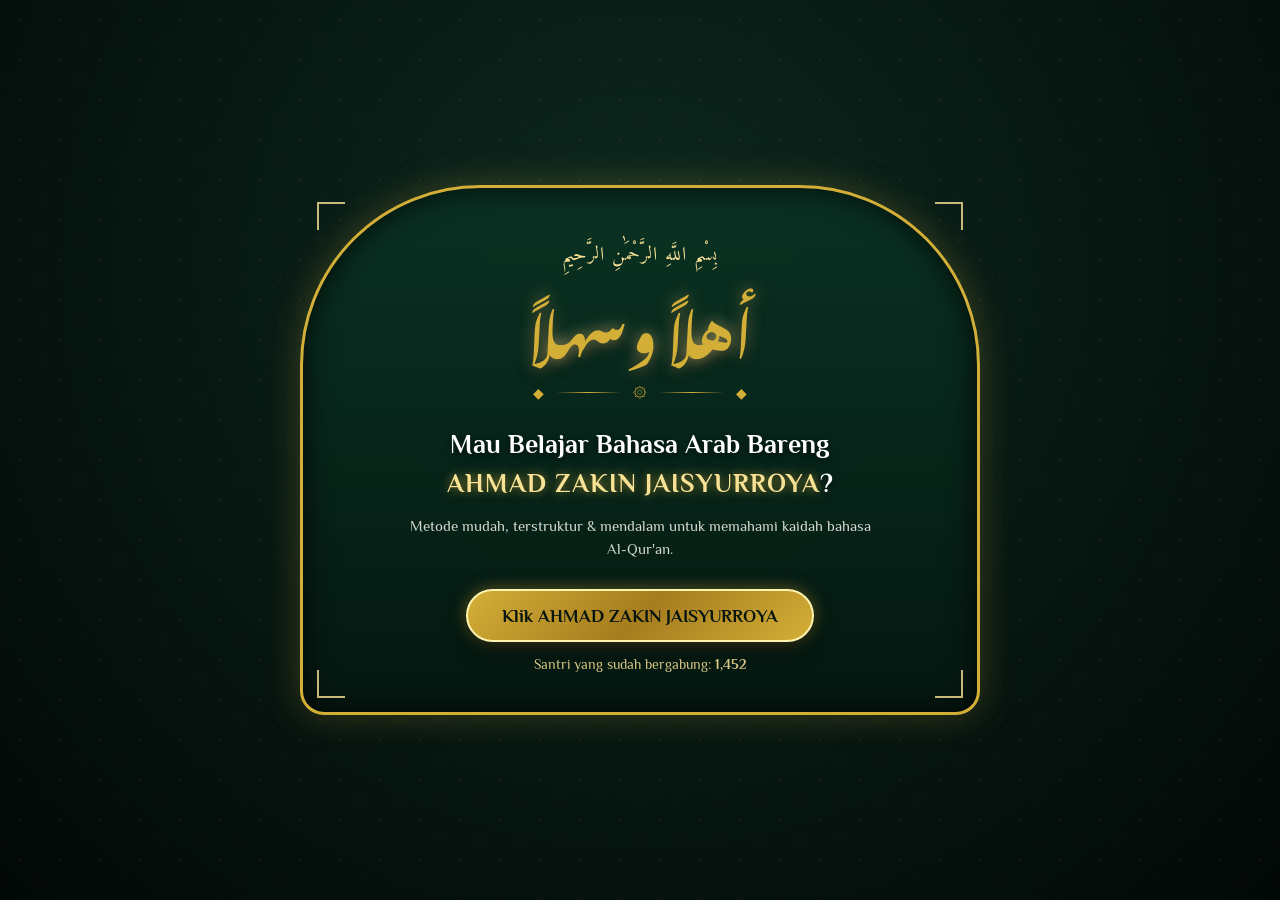
==== index.html @ c3985a4c "Add files via upload" ====
<!DOCTYPE html>
<html lang="id">
<head>
  <meta charset="UTF-8">
  <meta name="viewport" content="width=device-width, initial-scale=1.0">
  <title>Belajar Bahasa Arab</title>
  
  <!-- Font Google: Khat Farisi (Noto Nastaliq Urdu) & Serif Klasik -->
  <link rel="preconnect" href="https://fonts.googleapis.com">
  <link rel="preconnect" href="https://fonts.gstatic.com" crossorigin>
  <link href="https://fonts.googleapis.com/css2?family=Amiri:wght@400;700&family=Cinzel+Decorative:wght@700&family=Noto+Nastaliq+Urdu:wght@700&family=Philosopher:wght@400;700&display=swap" rel="stylesheet">
  
  <link rel="stylesheet" href="style.css">
</head>
<body>

  <!-- Efek Partikel Cahaya Emas -->
  <div class="stars-bg"></div>

  <!-- Container Bingkai Kubah Moorish -->
  <main class="moorish-frame">
    <!-- Ornamen Sudut -->
    <div class="corner-ornament top-left"></div>
    <div class="corner-ornament top-right"></div>

    <div class="content-wrapper">
      <!-- Kaligrafi Basmalah & Khat Farisi -->
      <div class="arabic-heading">
        <span class="bismillah">بِسْمِ اللَّهِ الرَّحْمَٰنِ الرَّحِيمِ</span>
        <h1 class="ahlan-farisi" dir="rtl" lang="ar">أهلاً وسهلاً</h1>
        <div class="gold-divider">
          <span>◆</span>
          <div class="line"></div>
          <span>۞</span>
          <div class="line"></div>
          <span>◆</span>
        </div>
      </div>

      <!-- Teks Ajakan Belajar -->
      <h2 class="sub-title">
        Mau Belajar Bahasa Arab Bareng <br>
        <span class="highlight-name">AHMAD ZAKIN JAISYURROYA</span>?
      </h2>
      <p class="tagline">Metode mudah, terstruktur & mendalam untuk memahami kaidah bahasa Al-Qur'an.</p>

      <!-- Tombol Aksi Elegan -->
      <div class="button-container">
        <button id="btnKlik" class="islamic-btn" onclick="bukaModal()">
          <span class="btn-text">Klik AHMAD ZAKIN JAISYURROYA</span>
        </button>
      </div>

      <!-- Hitungan Pendaftar / Santri -->
      <div class="stats-box">
        <p>Santri yang sudah bergabung: <strong id="santriCount">1,452</strong></p>
      </div>
    </div>

    <!-- Ornamen Sudut Bawah -->
    <div class="corner-ornament bottom-left"></div>
    <div class="corner-ornament bottom-right"></div>
  </main>

  <!-- Modal Formulir Pendaftaran -->
  <div id="modalDialog" class="modal-overlay">
    <div class="modal-card">
      <div class="modal-header">
        <h3 dir="rtl" lang="ar">مَرْحَبًا بِكُمْ</h3>
        <button class="close-btn" onclick="tutupModal()">&times;</button>
      </div>
      <div class="modal-body">
        <h4>Ahlan wa Sahlan!</h4>
        <p>Mari belajar dan mendalami bahasa Arab bersama <strong>AHMAD ZAKIN JAISYURROYA</strong>.</p>
        
        <form id="daftarForm" onsubmit="handleDaftar(event)">
          <div class="input-group">
            <label for="nama">Nama Lengkap</label>
            <input type="text" id="nama" placeholder="Masukkan nama Anda..." required>
          </div>
          <button type="submit" class="submit-btn">Mulai Belajar Sekarang</button>
        </form>
      </div>
    </div>
  </div>

  <script src="script.js"></script>
</body>
</html>
---- style.css ----
:root {
  --bg-gradient: radial-gradient(circle at 50% 30%, #0d2820 0%, #061510 60%, #020806 100%);
  --gold-pure: #d4af37;
  --gold-glow: #f9e295;
  --gold-dark: #8c6d23;
  --cream-light: #f7f1e3;
}

* {
  margin: 0;
  padding: 0;
  box-sizing: border-box;
}

body {
  min-height: 100vh;
  background: var(--bg-gradient);
  font-family: 'Philosopher', sans-serif;
  color: var(--cream-light);
  display: flex;
  justify-content: center;
  align-items: center;
  overflow-x: hidden;
  position: relative;
  padding: 20px;
}

/* Pola Geometris Arabesque Background */
.stars-bg {
  position: absolute;
  top: 0;
  left: 0;
  width: 100%;
  height: 100%;
  background-image: 
    radial-gradient(var(--gold-dark) 1px, transparent 1px),
    radial-gradient(var(--gold-pure) 1px, transparent 1px);
  background-size: 40px 40px;
  background-position: 0 0, 20px 20px;
  opacity: 0.12;
  z-index: 1;
  pointer-events: none;
}

/* Bingkai Arsitektur Klasik Moorish */
.moorish-frame {
  position: relative;
  z-index: 2;
  width: 100%;
  max-width: 680px;
  background: linear-gradient(180deg, rgba(10, 51, 36, 0.94) 0%, rgba(5, 24, 17, 0.98) 100%);
  border: 3px solid var(--gold-pure);
  border-radius: 180px 180px 24px 24px;
  box-shadow: 
    0 0 35px rgba(212, 175, 55, 0.25),
    inset 0 0 30px rgba(0, 0, 0, 0.8);
  padding: 50px 35px 40px 35px;
  text-align: center;
  backdrop-filter: blur(8px);
}

/* Ornamen Sudut */
.corner-ornament {
  position: absolute;
  width: 28px;
  height: 28px;
  border: 2px solid var(--gold-glow);
  opacity: 0.8;
}
.corner-ornament.top-left { top: 14px; left: 14px; border-right: none; border-bottom: none; }
.corner-ornament.top-right { top: 14px; right: 14px; border-left: none; border-bottom: none; }
.corner-ornament.bottom-left { bottom: 14px; left: 14px; border-right: none; border-top: none; }
.corner-ornament.bottom-right { bottom: 14px; right: 14px; border-left: none; border-top: none; }

.bismillah {
  display: block;
  font-family: 'Amiri', serif;
  font-size: 1.2rem;
  color: var(--gold-glow);
  margin-bottom: 4px;
  letter-spacing: 1px;
}

/* Kaligrafi Khat Farisi (Nasta'liq) */
.ahlan-farisi {
  font-family: 'Noto Nastaliq Urdu', serif;
  font-size: 3.8rem;
  font-weight: 700;
  color: var(--gold-pure);
  line-height: 1.6;
  text-shadow: 
    0 0 16px rgba(249, 226, 149, 0.6),
    0 4px 15px rgba(0, 0, 0, 0.9);
  margin: 5px 0 10px;
}

.gold-divider {
  display: flex;
  align-items: center;
  justify-content: center;
  gap: 12px;
  color: var(--gold-pure);
  font-size: 0.9rem;
  margin: 10px 0 25px;
}

.gold-divider .line {
  height: 1px;
  width: 65px;
  background: linear-gradient(90deg, transparent, var(--gold-pure), transparent);
}

.sub-title {
  font-size: 1.6rem;
  line-height: 1.5;
  color: #fff;
  font-weight: 700;
  margin-bottom: 12px;
  text-shadow: 0 2px 8px rgba(0,0,0,0.7);
}

.highlight-name {
  color: var(--gold-glow);
  text-shadow: 0 0 10px rgba(212, 175, 55, 0.7);
  letter-spacing: 1px;
}

.tagline {
  font-size: 0.95rem;
  color: #d1d8d0;
  max-width: 480px;
  margin: 0 auto 28px;
  line-height: 1.5;
}

.button-container {
  margin: 20px 0 15px;
}

.islamic-btn {
  background: linear-gradient(135deg, #d4af37 0%, #a67c1e 50%, #d4af37 100%);
  color: #071511;
  font-family: 'Philosopher', serif;
  font-size: 1.15rem;
  font-weight: 700;
  padding: 14px 34px;
  border: 2px solid #fff3b0;
  border-radius: 40px;
  cursor: pointer;
  box-shadow: 
    0 6px 20px rgba(0, 0, 0, 0.6),
    0 0 15px rgba(212, 175, 55, 0.5);
  transition: all 0.3s ease;
}

.islamic-btn:hover {
  transform: translateY(-3px) scale(1.03);
  box-shadow: 
    0 10px 25px rgba(0, 0, 0, 0.7),
    0 0 28px rgba(249, 226, 149, 0.85);
}

.islamic-btn:active {
  transform: translateY(1px) scale(0.98);
}

.stats-box {
  margin-top: 15px;
  font-size: 0.85rem;
  color: var(--gold-glow);
  opacity: 0.85;
}

/* Modal Popup */
.modal-overlay {
  display: none;
  position: fixed;
  top: 0;
  left: 0;
  width: 100%;
  height: 100%;
  background: rgba(0, 0, 0, 0.75);
  backdrop-filter: blur(5px);
  z-index: 99;
  justify-content: center;
  align-items: center;
}

.modal-card {
  background: linear-gradient(145deg, #0f392b, #071c15);
  border: 2px solid var(--gold-pure);
  border-radius: 16px;
  padding: 30px;
  max-width: 430px;
  width: 90%;
  box-shadow: 0 0 30px rgba(212, 175, 55, 0.4);
  text-align: center;
  animation: popup 0.3s ease-out;
}

@keyframes popup {
  from { transform: scale(0.85); opacity: 0; }
  to { transform: scale(1); opacity: 1; }
}

.modal-header {
  display: flex;
  justify-content: space-between;
  align-items: center;
  margin-bottom: 15px;
  border-bottom: 1px solid var(--gold-dark);
  padding-bottom: 10px;
}

.modal-header h3 {
  font-family: 'Amiri', serif;
  font-size: 1.8rem;
  color: var(--gold-glow);
}

.close-btn {
  background: none;
  border: none;
  color: var(--gold-pure);
  font-size: 1.8rem;
  cursor: pointer;
}

.modal-body h4 {
  color: #fff;
  margin-bottom: 8px;
}

.modal-body p {
  font-size: 0.9rem;
  color: #d1d8d0;
  margin-bottom: 20px;
}

.input-group {
  text-align: left;
  margin-bottom: 16px;
}

.input-group label {
  display: block;
  font-size: 0.85rem;
  color: var(--gold-glow);
  margin-bottom: 5px;
}

.input-group input {
  width: 100%;
  padding: 10px 14px;
  border-radius: 8px;
  border: 1px solid var(--gold-dark);
  background: rgba(0, 0, 0, 0.4);
  color: #fff;
  font-size: 0.95rem;
  outline: none;
}

.input-group input:focus {
  border-color: var(--gold-pure);
  box-shadow: 0 0 8px rgba(212, 175, 55, 0.5);
}

.submit-btn {
  width: 100%;
  padding: 12px;
  background: linear-gradient(90deg, #d4af37, #b8860b);
  border: none;
  border-radius: 8px;
  color: #071511;
  font-weight: 700;
  cursor: pointer;
  transition: 0.2s;
}

.submit-btn:hover {
  background: #f9e295;
}
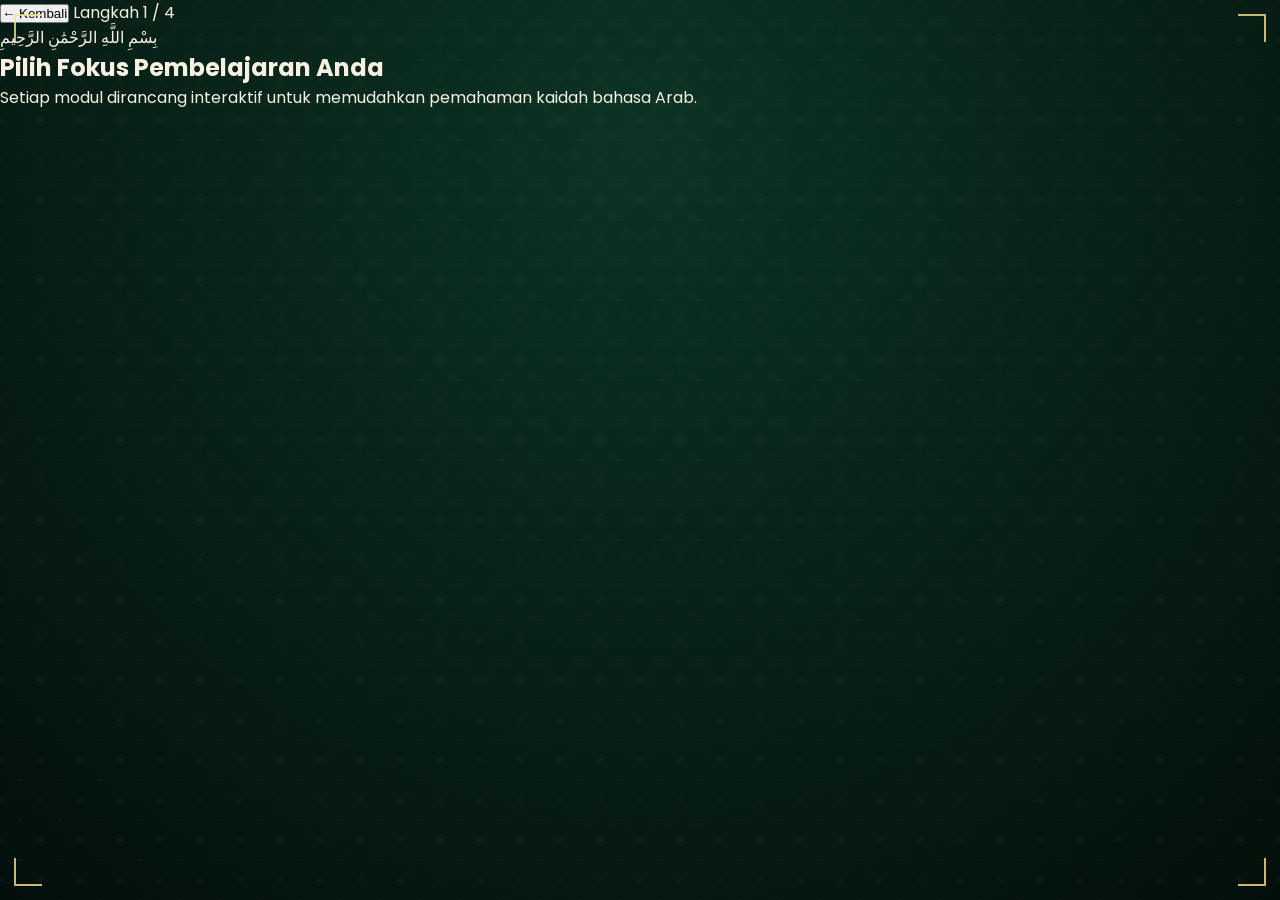
==== commit 5fb6bcd5: "index.html" ====
--- a/index.html
+++ b/index.html
@@ -3,87 +3,52 @@
 <head>
   <meta charset="UTF-8">
   <meta name="viewport" content="width=device-width, initial-scale=1.0">
-  <title>Belajar Bahasa Arab</title>
+  <title>Belajar Nahwu Bersama AHMAD ZAKIN JAISYURROYA</title>
   
-  <!-- Font Google: Khat Farisi (Noto Nastaliq Urdu) & Serif Klasik -->
+  <!-- Font Google Kaligrafi & Serif Klasik -->
   <link rel="preconnect" href="https://fonts.googleapis.com">
   <link rel="preconnect" href="https://fonts.gstatic.com" crossorigin>
-  <link href="https://fonts.googleapis.com/css2?family=Amiri:wght@400;700&family=Cinzel+Decorative:wght@700&family=Noto+Nastaliq+Urdu:wght@700&family=Philosopher:wght@400;700&display=swap" rel="stylesheet">
+  <link href="https://fonts.googleapis.com/css2?family=Amiri:ital,wght@0,400;0,700;1,400&family=Noto+Nastaliq+Urdu:wght@700&family=Philosopher:wght@400;700&family=Poppins:wght@300;400;600;700&display=swap" rel="stylesheet">
   
   <link rel="stylesheet" href="style.css">
 </head>
 <body>
 
-  <!-- Efek Partikel Cahaya Emas -->
   <div class="stars-bg"></div>
 
-  <!-- Container Bingkai Kubah Moorish -->
-  <main class="moorish-frame">
-    <!-- Ornamen Sudut -->
+  <!-- Kartu Funnel Utama -->
+  <main class="funnel-card">
     <div class="corner-ornament top-left"></div>
     <div class="corner-ornament top-right"></div>
 
-    <div class="content-wrapper">
-      <!-- Kaligrafi Basmalah & Khat Farisi -->
-      <div class="arabic-heading">
-        <span class="bismillah">بِسْمِ اللَّهِ الرَّحْمَٰنِ الرَّحِيمِ</span>
-        <h1 class="ahlan-farisi" dir="rtl" lang="ar">أهلاً وسهلاً</h1>
-        <div class="gold-divider">
-          <span>◆</span>
-          <div class="line"></div>
-          <span>۞</span>
-          <div class="line"></div>
-          <span>◆</span>
-        </div>
+    <!-- Header & Progress Bar Dinamis -->
+    <div class="funnel-header">
+      <div class="nav-top">
+        <button id="btnBack" class="btn-back" onclick="prevStep()">← Kembali</button>
+        <span class="step-indicator" id="stepIndicator">Langkah 1 / 4</span>
       </div>
-
-      <!-- Teks Ajakan Belajar -->
-      <h2 class="sub-title">
-        Mau Belajar Bahasa Arab Bareng <br>
-        <span class="highlight-name">AHMAD ZAKIN JAISYURROYA</span>?
-      </h2>
-      <p class="tagline">Metode mudah, terstruktur & mendalam untuk memahami kaidah bahasa Al-Qur'an.</p>
-
-      <!-- Tombol Aksi Elegan -->
-      <div class="button-container">
-        <button id="btnKlik" class="islamic-btn" onclick="bukaModal()">
-          <span class="btn-text">Klik AHMAD ZAKIN JAISYURROYA</span>
-        </button>
-      </div>
-
-      <!-- Hitungan Pendaftar / Santri -->
-      <div class="stats-box">
-        <p>Santri yang sudah bergabung: <strong id="santriCount">1,452</strong></p>
+      <div class="progress-track">
+        <div id="progressBar" class="progress-bar"></div>
       </div>
     </div>
 
-    <!-- Ornamen Sudut Bawah -->
+    <!-- Area Konten Pertanyaan Interaktif -->
+    <div id="quizArea" class="quiz-content">
+      <!-- Judul Dinamis -->
+      <div class="question-header">
+        <span class="bismillah-mini">بِسْمِ اللَّهِ الرَّحْمَٰنِ الرَّحِيمِ</span>
+        <h2 id="questionTitle" class="question-title">Pilih Fokus Pembelajaran Anda</h2>
+        <p id="questionSub" class="question-sub">Setiap modul dirancang interaktif untuk memudahkan pemahaman kaidah bahasa Arab.</p>
+      </div>
+
+      <!-- Container Pilihan Jawaban -->
+      <div id="optionsContainer" class="options-container"></div>
+    </div>
+
     <div class="corner-ornament bottom-left"></div>
     <div class="corner-ornament bottom-right"></div>
   </main>
 
-  <!-- Modal Formulir Pendaftaran -->
-  <div id="modalDialog" class="modal-overlay">
-    <div class="modal-card">
-      <div class="modal-header">
-        <h3 dir="rtl" lang="ar">مَرْحَبًا بِكُمْ</h3>
-        <button class="close-btn" onclick="tutupModal()">&times;</button>
-      </div>
-      <div class="modal-body">
-        <h4>Ahlan wa Sahlan!</h4>
-        <p>Mari belajar dan mendalami bahasa Arab bersama <strong>AHMAD ZAKIN JAISYURROYA</strong>.</p>
-        
-        <form id="daftarForm" onsubmit="handleDaftar(event)">
-          <div class="input-group">
-            <label for="nama">Nama Lengkap</label>
-            <input type="text" id="nama" placeholder="Masukkan nama Anda..." required>
-          </div>
-          <button type="submit" class="submit-btn">Mulai Belajar Sekarang</button>
-        </form>
-      </div>
-    </div>
-  </div>
-
   <script src="script.js"></script>
 </body>
-</html>+</html>
--- a/style.css
+++ b/style.css
@@ -14,15 +14,16 @@
 
 body {
   min-height: 100vh;
-  background: var(--bg-gradient);
-  font-family: 'Philosopher', sans-serif;
-  color: var(--cream-light);
-  display: flex;
-  justify-content: center;
-  align-items: center;
-  overflow-x: hidden;
-  position: relative;
-  padding: 20px;
+  /* Latar Gradasi Hijau Zamrud Gelap */
+  background-color: #061712;
+  /* Motif Geometris Bintang 8 Islam Emas Transparan Murni CSS/SVG */
+  background-image: 
+    radial-gradient(circle at 50% 15%, rgba(13, 56, 41, 0.85) 0%, rgba(3, 15, 10, 0.98) 100%),
+    url("data:image/svg+xml,%3Csvg xmlns='http://www.w3.org/2000/svg' width='80' height='80' viewBox='0 0 80 80'%3E%3Cg fill='%23d4af37' fill-opacity='0.08'%3E%3Cpath d='M40 0l10 10-10 10-10-10L40 0zm0 80l-10-10 10-10 10 10-10 10zM0 40l10-10 10 10-10 10L0 40zm80 0l-10 10-10-10 10-10 10 10zM20 20l10-4 4 10-10 4-4-10zm40 40l-10 4-4-10 10-4 4 10zm-40 0l4-10 10 4-4 10-10-4zm40-40l-4 10-10-4 4-10 10 4z'/%3E%3Cpolygon points='40,26 44,36 54,40 44,44 40,54 36,44 26,40 36,36'/%3E%3Cpolygon points='14,14 17,21 24,24 17,27 14,34 11,27 4,24 11,21'/%3E%3Cpolygon points='66,66 69,73 76,76 69,79 66,86 63,79 56,76 63,73'/%3E%3Cpolygon points='66,14 69,21 76,24 69,27 66,34 63,27 56,24 63,21'/%3E%3Cpolygon points='14,66 17,73 24,76 17,79 14,86 11,79 4,76 11,73'/%3E%3C/g%3E%3C/svg%3E");
+  background-attachment: fixed;
+  font-family: 'Poppins', sans-serif;
+  color: #f7f1e3;
+  padding-bottom: 70px;
 }
 
 /* Pola Geometris Arabesque Background */
@@ -279,4 +280,33 @@
 
 .submit-btn:hover {
   background: #f9e295;
-}+}
+
+/* Contoh untuk bingkai kartu materi atau frame hero */
+.moorish-card {
+  border-radius: 120px 120px 16px 16px; /* Bagian atas melengkung menyerupai kubah */
+  border: 2px solid #d4af37;
+  box-shadow: 
+    0 0 25px rgba(212, 175, 55, 0.2),
+    inset 0 0 20px rgba(0, 0, 0, 0.6);
+  position: relative;
+  background: rgba(10, 43, 31, 0.9);
+}
+
+/* Ornamen Bintang Delapan Pemisah (Divider) */
+.islamic-divider {
+  display: flex;
+  align-items: center;
+  justify-content: center;
+  gap: 15px;
+  color: #d4af37;
+  margin: 15px 0;
+}
+
+.islamic-divider::before,
+.islamic-divider::after {
+  content: "";
+  height: 1px;
+  width: 60px;
+  background: linear-gradient(90deg, transparent, #d4af37, transparent);
+}
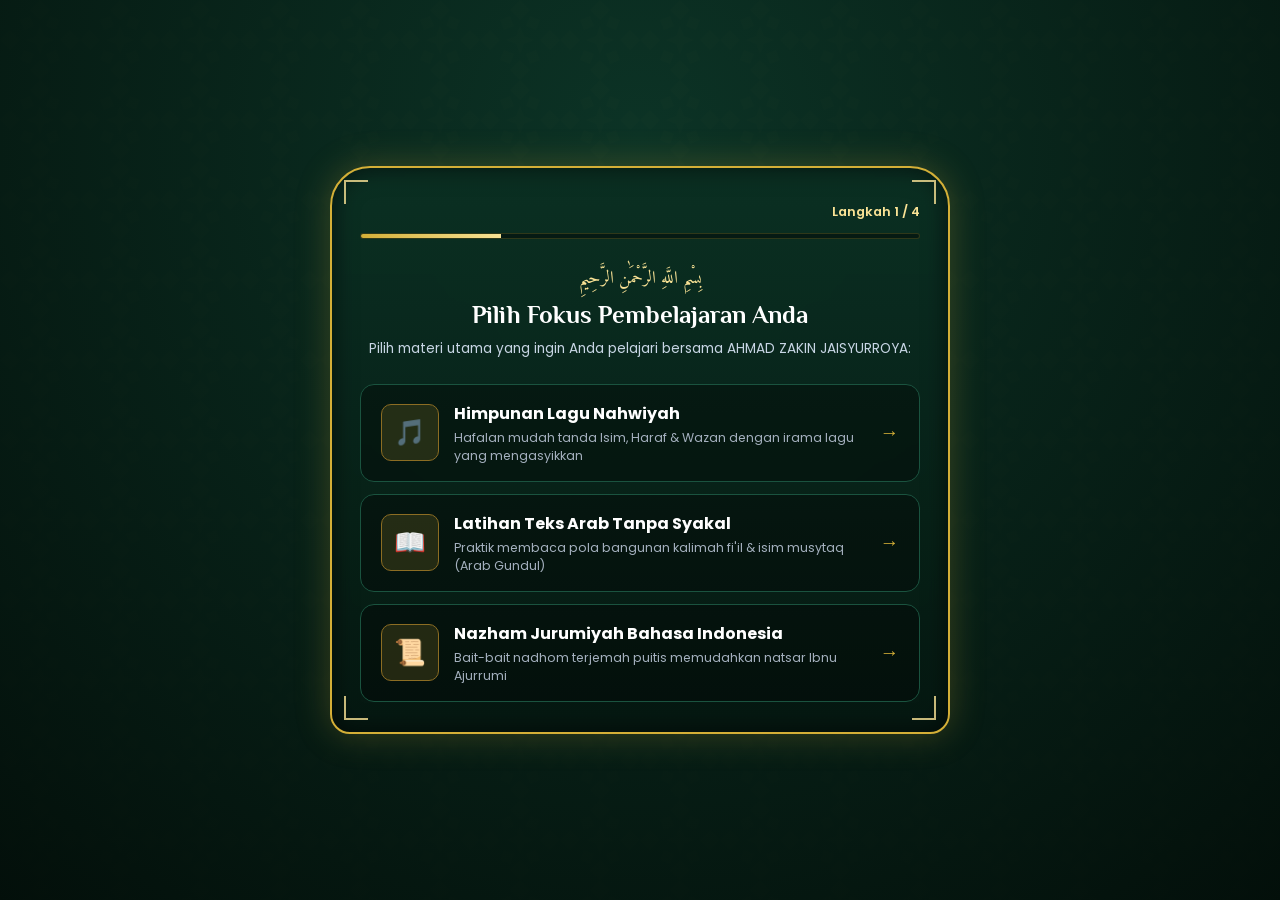
==== commit e0d539be: "index.html" ====
--- a/index.html
+++ b/index.html
@@ -5,26 +5,23 @@
   <meta name="viewport" content="width=device-width, initial-scale=1.0">
   <title>Belajar Nahwu Bersama AHMAD ZAKIN JAISYURROYA</title>
   
-  <!-- Font Google Kaligrafi & Serif Klasik -->
   <link rel="preconnect" href="https://fonts.googleapis.com">
   <link rel="preconnect" href="https://fonts.gstatic.com" crossorigin>
-  <link href="https://fonts.googleapis.com/css2?family=Amiri:ital,wght@0,400;0,700;1,400&family=Noto+Nastaliq+Urdu:wght@700&family=Philosopher:wght@400;700&family=Poppins:wght@300;400;600;700&display=swap" rel="stylesheet">
+  <link href="https://fonts.googleapis.com/css2?family=Amiri:wght@400;700&family=Noto+Nastaliq+Urdu:wght@700&family=Philosopher:wght@700&family=Poppins:wght@400;600;700&display=swap" rel="stylesheet">
   
   <link rel="stylesheet" href="style.css">
 </head>
 <body>
 
-  <div class="stars-bg"></div>
-
-  <!-- Kartu Funnel Utama -->
+  <!-- Bingkai Utama Onboarding -->
   <main class="funnel-card">
     <div class="corner-ornament top-left"></div>
     <div class="corner-ornament top-right"></div>
 
-    <!-- Header & Progress Bar Dinamis -->
+    <!-- Header & Progress Bar -->
     <div class="funnel-header">
       <div class="nav-top">
-        <button id="btnBack" class="btn-back" onclick="prevStep()">← Kembali</button>
+        <button id="btnBack" class="btn-back" type="button" onclick="prevStep()">← Kembali</button>
         <span class="step-indicator" id="stepIndicator">Langkah 1 / 4</span>
       </div>
       <div class="progress-track">
@@ -32,16 +29,14 @@
       </div>
     </div>
 
-    <!-- Area Konten Pertanyaan Interaktif -->
+    <!-- Konten Pertanyaan Dinamis -->
     <div id="quizArea" class="quiz-content">
-      <!-- Judul Dinamis -->
       <div class="question-header">
         <span class="bismillah-mini">بِسْمِ اللَّهِ الرَّحْمَٰنِ الرَّحِيمِ</span>
         <h2 id="questionTitle" class="question-title">Pilih Fokus Pembelajaran Anda</h2>
         <p id="questionSub" class="question-sub">Setiap modul dirancang interaktif untuk memudahkan pemahaman kaidah bahasa Arab.</p>
       </div>
 
-      <!-- Container Pilihan Jawaban -->
       <div id="optionsContainer" class="options-container"></div>
     </div>
 
--- a/style.css
+++ b/style.css
@@ -1,9 +1,11 @@
 :root {
-  --bg-gradient: radial-gradient(circle at 50% 30%, #0d2820 0%, #061510 60%, #020806 100%);
+  --bg-gradient: radial-gradient(circle at 50% 15%, #0d2e23 0%, #061611 65%, #020806 100%);
   --gold-pure: #d4af37;
   --gold-glow: #f9e295;
   --gold-dark: #8c6d23;
+  --card-bg: linear-gradient(180deg, rgba(11, 48, 35, 0.95) 0%, rgba(5, 24, 17, 0.98) 100%);
   --cream-light: #f7f1e3;
+  --emerald-border: #1a533f;
 }
 
 * {
@@ -14,299 +16,215 @@
 
 body {
   min-height: 100vh;
-  /* Latar Gradasi Hijau Zamrud Gelap */
   background-color: #061712;
-  /* Motif Geometris Bintang 8 Islam Emas Transparan Murni CSS/SVG */
   background-image: 
     radial-gradient(circle at 50% 15%, rgba(13, 56, 41, 0.85) 0%, rgba(3, 15, 10, 0.98) 100%),
-    url("data:image/svg+xml,%3Csvg xmlns='http://www.w3.org/2000/svg' width='80' height='80' viewBox='0 0 80 80'%3E%3Cg fill='%23d4af37' fill-opacity='0.08'%3E%3Cpath d='M40 0l10 10-10 10-10-10L40 0zm0 80l-10-10 10-10 10 10-10 10zM0 40l10-10 10 10-10 10L0 40zm80 0l-10 10-10-10 10-10 10 10zM20 20l10-4 4 10-10 4-4-10zm40 40l-10 4-4-10 10-4 4 10zm-40 0l4-10 10 4-4 10-10-4zm40-40l-4 10-10-4 4-10 10 4z'/%3E%3Cpolygon points='40,26 44,36 54,40 44,44 40,54 36,44 26,40 36,36'/%3E%3Cpolygon points='14,14 17,21 24,24 17,27 14,34 11,27 4,24 11,21'/%3E%3Cpolygon points='66,66 69,73 76,76 69,79 66,86 63,79 56,76 63,73'/%3E%3Cpolygon points='66,14 69,21 76,24 69,27 66,34 63,27 56,24 63,21'/%3E%3Cpolygon points='14,66 17,73 24,76 17,79 14,86 11,79 4,76 11,73'/%3E%3C/g%3E%3C/svg%3E");
+    url("data:image/svg+xml,%3Csvg xmlns='http://www.w3.org/2000/svg' width='80' height='80' viewBox='0 0 80 80'%3E%3Cg fill='%23d4af37' fill-opacity='0.07'%3E%3Cpath d='M40 0l10 10-10 10-10-10L40 0zm0 80l-10-10 10-10 10 10-10 10zM0 40l10-10 10 10-10 10L0 40zm80 0l-10 10-10-10 10-10 10 10zM20 20l10-4 4 10-10 4-4-10zm40 40l-10 4-4-10 10-4 4 10zm-40 0l4-10 10 4-4 10-10-4zm40-40l-4 10-10-4 4-10 10 4z'/%3E%3Cpolygon points='40,26 44,36 54,40 44,44 40,54 36,44 26,40 36,36'/%3E%3C/g%3E%3C/svg%3E");
   background-attachment: fixed;
   font-family: 'Poppins', sans-serif;
-  color: #f7f1e3;
-  padding-bottom: 70px;
-}
-
-/* Pola Geometris Arabesque Background */
-.stars-bg {
-  position: absolute;
-  top: 0;
-  left: 0;
+  color: var(--cream-light);
+  display: flex;
+  justify-content: center;
+  align-items: center;
+  padding: 20px;
+}
+
+/* Bingkai Kartu Kubah Klasik */
+.funnel-card {
+  position: relative;
   width: 100%;
-  height: 100%;
-  background-image: 
-    radial-gradient(var(--gold-dark) 1px, transparent 1px),
-    radial-gradient(var(--gold-pure) 1px, transparent 1px);
-  background-size: 40px 40px;
-  background-position: 0 0, 20px 20px;
-  opacity: 0.12;
-  z-index: 1;
-  pointer-events: none;
-}
-
-/* Bingkai Arsitektur Klasik Moorish */
-.moorish-frame {
-  position: relative;
-  z-index: 2;
-  width: 100%;
-  max-width: 680px;
-  background: linear-gradient(180deg, rgba(10, 51, 36, 0.94) 0%, rgba(5, 24, 17, 0.98) 100%);
-  border: 3px solid var(--gold-pure);
-  border-radius: 180px 180px 24px 24px;
-  box-shadow: 
-    0 0 35px rgba(212, 175, 55, 0.25),
-    inset 0 0 30px rgba(0, 0, 0, 0.8);
-  padding: 50px 35px 40px 35px;
-  text-align: center;
-  backdrop-filter: blur(8px);
+  max-width: 620px;
+  background: var(--card-bg);
+  border: 2px solid var(--gold-pure);
+  border-radius: 40px 40px 20px 20px;
+  box-shadow: 0 0 35px rgba(212, 175, 55, 0.25), inset 0 0 25px rgba(0,0,0,0.6);
+  padding: 35px 28px 30px;
+  backdrop-filter: blur(10px);
 }
 
 /* Ornamen Sudut */
 .corner-ornament {
   position: absolute;
-  width: 28px;
-  height: 28px;
+  width: 24px;
+  height: 24px;
   border: 2px solid var(--gold-glow);
   opacity: 0.8;
 }
-.corner-ornament.top-left { top: 14px; left: 14px; border-right: none; border-bottom: none; }
-.corner-ornament.top-right { top: 14px; right: 14px; border-left: none; border-bottom: none; }
-.corner-ornament.bottom-left { bottom: 14px; left: 14px; border-right: none; border-top: none; }
-.corner-ornament.bottom-right { bottom: 14px; right: 14px; border-left: none; border-top: none; }
-
-.bismillah {
+.corner-ornament.top-left { top: 12px; left: 12px; border-right: none; border-bottom: none; }
+.corner-ornament.top-right { top: 12px; right: 12px; border-left: none; border-bottom: none; }
+.corner-ornament.bottom-left { bottom: 12px; left: 12px; border-right: none; border-top: none; }
+.corner-ornament.bottom-right { bottom: 12px; right: 12px; border-left: none; border-top: none; }
+
+/* Progress Bar */
+.funnel-header {
+  margin-bottom: 24px;
+}
+.nav-top {
+  display: flex;
+  justify-content: space-between;
+  align-items: center;
+  margin-bottom: 12px;
+}
+.btn-back {
+  background: transparent;
+  border: none;
+  color: var(--gold-glow);
+  font-size: 0.85rem;
+  cursor: pointer;
+  visibility: hidden;
+  transition: 0.2s;
+}
+.btn-back:hover { color: #fff; transform: translateX(-3px); }
+.step-indicator {
+  font-size: 0.8rem;
+  color: var(--gold-glow);
+  font-weight: 600;
+}
+
+.progress-track {
+  background: rgba(0, 0, 0, 0.4);
+  height: 6px;
+  border-radius: 4px;
+  overflow: hidden;
+  border: 1px solid rgba(212, 175, 55, 0.2);
+}
+.progress-bar {
+  background: linear-gradient(90deg, #d4af37, #f9e295);
+  height: 100%;
+  width: 25%;
+  transition: width 0.35s ease;
+}
+
+/* Pertanyaan & Header */
+.question-header {
+  text-align: center;
+  margin-bottom: 24px;
+}
+.bismillah-mini {
+  font-family: 'Amiri', serif;
+  font-size: 1.1rem;
+  color: var(--gold-glow);
   display: block;
-  font-family: 'Amiri', serif;
+  margin-bottom: 4px;
+}
+.question-title {
+  font-family: 'Philosopher', serif;
+  font-size: 1.55rem;
+  color: #fff;
+  line-height: 1.4;
+  margin-bottom: 6px;
+}
+.question-sub {
+  font-size: 0.85rem;
+  color: #c8d6e5;
+  line-height: 1.5;
+}
+
+/* Kartu Pilihan Jawaban */
+.options-container {
+  display: flex;
+  flex-direction: column;
+  gap: 12px;
+}
+
+.option-card {
+  display: flex;
+  align-items: center;
+  justify-content: space-between;
+  background: rgba(0, 0, 0, 0.35);
+  border: 1.5px solid var(--emerald-border);
+  border-radius: 14px;
+  padding: 16px 20px;
+  cursor: pointer;
+  transition: all 0.25s ease;
+  text-align: left;
+}
+
+.option-card:hover {
+  background: rgba(212, 175, 55, 0.15);
+  border-color: var(--gold-pure);
+  transform: translateY(-2px);
+  box-shadow: 0 4px 15px rgba(212, 175, 55, 0.2);
+}
+
+.option-left {
+  display: flex;
+  align-items: center;
+  gap: 15px;
+}
+
+.option-icon {
+  font-size: 1.6rem;
+  background: rgba(212, 175, 55, 0.15);
+  padding: 8px 12px;
+  border-radius: 10px;
+  border: 1px solid var(--gold-dark);
+}
+
+.option-text h4 {
+  font-size: 1rem;
+  color: #fff;
+  margin-bottom: 3px;
+}
+.option-text p {
+  font-size: 0.78rem;
+  color: #a4b0be;
+}
+.option-arrow {
+  color: var(--gold-pure);
   font-size: 1.2rem;
-  color: var(--gold-glow);
-  margin-bottom: 4px;
-  letter-spacing: 1px;
-}
-
-/* Kaligrafi Khat Farisi (Nasta'liq) */
-.ahlan-farisi {
-  font-family: 'Noto Nastaliq Urdu', serif;
-  font-size: 3.8rem;
+  font-weight: bold;
+}
+
+/* Form Input Nama */
+.input-name-group {
+  margin-top: 15px;
+  text-align: left;
+}
+.input-name-group label {
+  font-size: 0.85rem;
+  color: var(--gold-glow);
+  display: block;
+  margin-bottom: 6px;
+}
+.input-name-group input {
+  width: 100%;
+  padding: 14px 16px;
+  border-radius: 10px;
+  background: rgba(0, 0, 0, 0.45);
+  border: 1.5px solid var(--gold-dark);
+  color: #fff;
+  font-size: 1rem;
+  outline: none;
+}
+.input-name-group input:focus {
+  border-color: var(--gold-pure);
+  box-shadow: 0 0 10px rgba(212, 175, 55, 0.4);
+}
+
+.btn-submit-name {
+  width: 100%;
+  margin-top: 18px;
+  padding: 14px;
+  background: linear-gradient(135deg, #d4af37, #b8860b);
+  border: none;
+  border-radius: 10px;
   font-weight: 700;
-  color: var(--gold-pure);
-  line-height: 1.6;
-  text-shadow: 
-    0 0 16px rgba(249, 226, 149, 0.6),
-    0 4px 15px rgba(0, 0, 0, 0.9);
-  margin: 5px 0 10px;
-}
-
-.gold-divider {
-  display: flex;
-  align-items: center;
-  justify-content: center;
-  gap: 12px;
-  color: var(--gold-pure);
-  font-size: 0.9rem;
-  margin: 10px 0 25px;
-}
-
-.gold-divider .line {
-  height: 1px;
-  width: 65px;
-  background: linear-gradient(90deg, transparent, var(--gold-pure), transparent);
-}
-
-.sub-title {
-  font-size: 1.6rem;
-  line-height: 1.5;
-  color: #fff;
-  font-weight: 700;
-  margin-bottom: 12px;
-  text-shadow: 0 2px 8px rgba(0,0,0,0.7);
-}
-
-.highlight-name {
-  color: var(--gold-glow);
-  text-shadow: 0 0 10px rgba(212, 175, 55, 0.7);
-  letter-spacing: 1px;
-}
-
-.tagline {
-  font-size: 0.95rem;
-  color: #d1d8d0;
-  max-width: 480px;
-  margin: 0 auto 28px;
-  line-height: 1.5;
-}
-
-.button-container {
-  margin: 20px 0 15px;
-}
-
-.islamic-btn {
-  background: linear-gradient(135deg, #d4af37 0%, #a67c1e 50%, #d4af37 100%);
-  color: #071511;
-  font-family: 'Philosopher', serif;
-  font-size: 1.15rem;
-  font-weight: 700;
-  padding: 14px 34px;
-  border: 2px solid #fff3b0;
-  border-radius: 40px;
-  cursor: pointer;
-  box-shadow: 
-    0 6px 20px rgba(0, 0, 0, 0.6),
-    0 0 15px rgba(212, 175, 55, 0.5);
-  transition: all 0.3s ease;
-}
-
-.islamic-btn:hover {
-  transform: translateY(-3px) scale(1.03);
-  box-shadow: 
-    0 10px 25px rgba(0, 0, 0, 0.7),
-    0 0 28px rgba(249, 226, 149, 0.85);
-}
-
-.islamic-btn:active {
-  transform: translateY(1px) scale(0.98);
-}
-
-.stats-box {
-  margin-top: 15px;
-  font-size: 0.85rem;
-  color: var(--gold-glow);
-  opacity: 0.85;
-}
-
-/* Modal Popup */
-.modal-overlay {
-  display: none;
-  position: fixed;
-  top: 0;
-  left: 0;
-  width: 100%;
-  height: 100%;
-  background: rgba(0, 0, 0, 0.75);
-  backdrop-filter: blur(5px);
-  z-index: 99;
-  justify-content: center;
-  align-items: center;
-}
-
-.modal-card {
-  background: linear-gradient(145deg, #0f392b, #071c15);
-  border: 2px solid var(--gold-pure);
-  border-radius: 16px;
-  padding: 30px;
-  max-width: 430px;
-  width: 90%;
-  box-shadow: 0 0 30px rgba(212, 175, 55, 0.4);
-  text-align: center;
-  animation: popup 0.3s ease-out;
-}
-
-@keyframes popup {
-  from { transform: scale(0.85); opacity: 0; }
-  to { transform: scale(1); opacity: 1; }
-}
-
-.modal-header {
-  display: flex;
-  justify-content: space-between;
-  align-items: center;
-  margin-bottom: 15px;
-  border-bottom: 1px solid var(--gold-dark);
-  padding-bottom: 10px;
-}
-
-.modal-header h3 {
-  font-family: 'Amiri', serif;
-  font-size: 1.8rem;
-  color: var(--gold-glow);
-}
-
-.close-btn {
-  background: none;
-  border: none;
-  color: var(--gold-pure);
-  font-size: 1.8rem;
-  cursor: pointer;
-}
-
-.modal-body h4 {
-  color: #fff;
-  margin-bottom: 8px;
-}
-
-.modal-body p {
-  font-size: 0.9rem;
-  color: #d1d8d0;
-  margin-bottom: 20px;
-}
-
-.input-group {
-  text-align: left;
-  margin-bottom: 16px;
-}
-
-.input-group label {
-  display: block;
-  font-size: 0.85rem;
-  color: var(--gold-glow);
-  margin-bottom: 5px;
-}
-
-.input-group input {
-  width: 100%;
-  padding: 10px 14px;
-  border-radius: 8px;
-  border: 1px solid var(--gold-dark);
-  background: rgba(0, 0, 0, 0.4);
-  color: #fff;
-  font-size: 0.95rem;
-  outline: none;
-}
-
-.input-group input:focus {
-  border-color: var(--gold-pure);
-  box-shadow: 0 0 8px rgba(212, 175, 55, 0.5);
-}
-
-.submit-btn {
-  width: 100%;
-  padding: 12px;
-  background: linear-gradient(90deg, #d4af37, #b8860b);
-  border: none;
-  border-radius: 8px;
-  color: #071511;
-  font-weight: 700;
+  font-size: 1.05rem;
+  color: #061712;
   cursor: pointer;
   transition: 0.2s;
 }
-
-.submit-btn:hover {
+.btn-submit-name:hover {
   background: #f9e295;
-}
-
-/* Contoh untuk bingkai kartu materi atau frame hero */
-.moorish-card {
-  border-radius: 120px 120px 16px 16px; /* Bagian atas melengkung menyerupai kubah */
-  border: 2px solid #d4af37;
-  box-shadow: 
-    0 0 25px rgba(212, 175, 55, 0.2),
-    inset 0 0 20px rgba(0, 0, 0, 0.6);
-  position: relative;
-  background: rgba(10, 43, 31, 0.9);
-}
-
-/* Ornamen Bintang Delapan Pemisah (Divider) */
-.islamic-divider {
-  display: flex;
-  align-items: center;
-  justify-content: center;
-  gap: 15px;
-  color: #d4af37;
-  margin: 15px 0;
-}
-
-.islamic-divider::before,
-.islamic-divider::after {
-  content: "";
-  height: 1px;
-  width: 60px;
-  background: linear-gradient(90deg, transparent, #d4af37, transparent);
-}
+  box-shadow: 0 0 15px rgba(249, 226, 149, 0.6);
+}
+
+/* Animasi Masuk */
+.slide-in {
+  animation: slideIn 0.3s ease-out;
+}
+@keyframes slideIn {
+  from { opacity: 0; transform: translateX(15px); }
+  to { opacity: 1; transform: translateX(0); }
+}
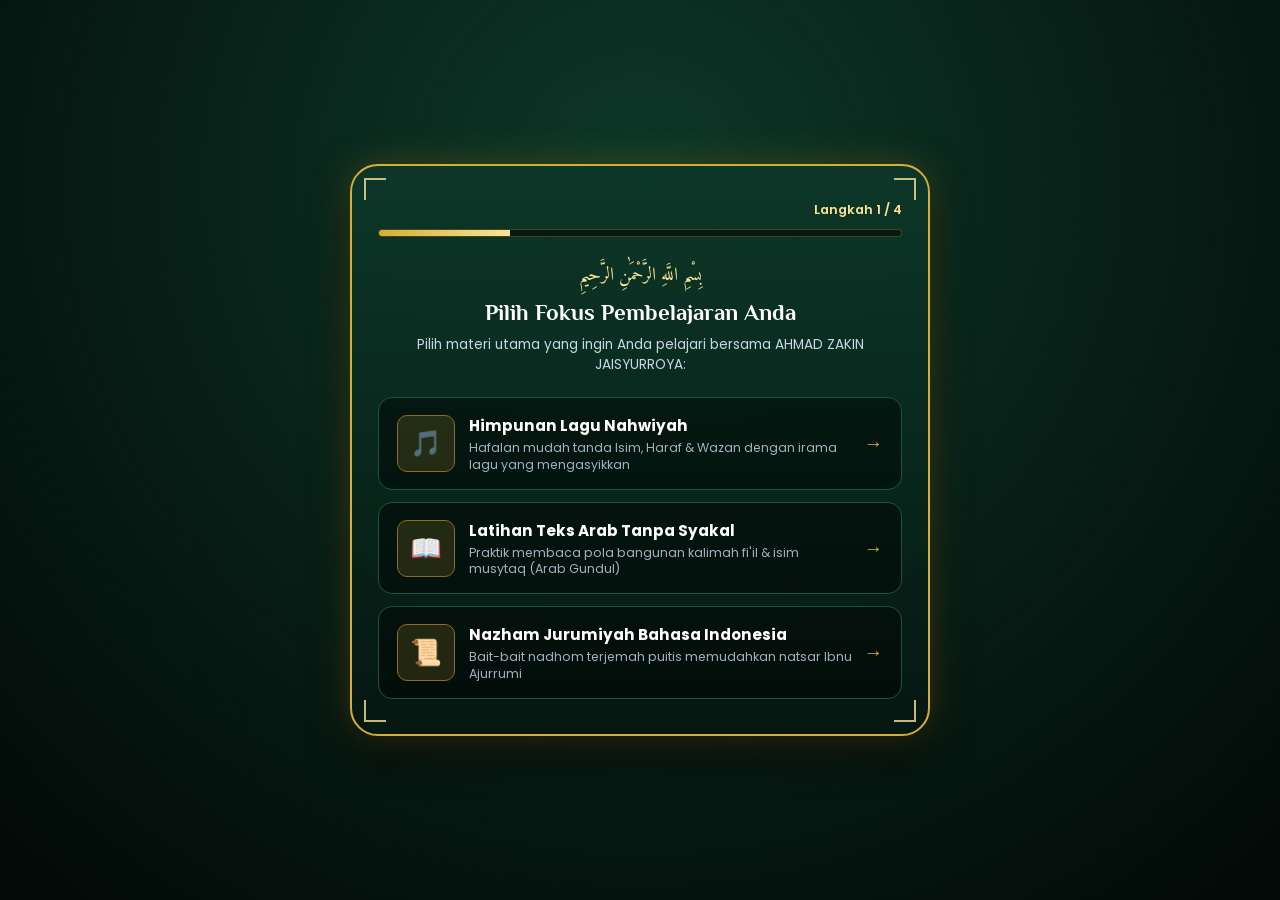
==== commit d1ded874: "index.html" ====
--- a/index.html
+++ b/index.html
@@ -5,20 +5,261 @@
   <meta name="viewport" content="width=device-width, initial-scale=1.0">
   <title>Belajar Nahwu Bersama AHMAD ZAKIN JAISYURROYA</title>
   
+  <!-- Font Google -->
   <link rel="preconnect" href="https://fonts.googleapis.com">
   <link rel="preconnect" href="https://fonts.gstatic.com" crossorigin>
-  <link href="https://fonts.googleapis.com/css2?family=Amiri:wght@400;700&family=Noto+Nastaliq+Urdu:wght@700&family=Philosopher:wght@700&family=Poppins:wght@400;600;700&display=swap" rel="stylesheet">
-  
-  <link rel="stylesheet" href="style.css">
+  <link href="https://fonts.googleapis.com/css2?family=Amiri:wght@400;700&family=Philosopher:wght@700&family=Poppins:wght@400;500;600;700&display=swap" rel="stylesheet">
+
+  <style>
+    :root {
+      --gold-pure: #d4af37;
+      --gold-glow: #f9e295;
+      --gold-dark: #8c6d23;
+      --bg-dark: #051812;
+      --card-bg: linear-gradient(180deg, rgba(13, 56, 41, 0.95) 0%, rgba(5, 24, 17, 0.98) 100%);
+      --emerald-border: #1a533f;
+      --cream-light: #f7f1e3;
+    }
+
+    * {
+      margin: 0;
+      padding: 0;
+      box-sizing: border-box;
+    }
+
+    body {
+      min-height: 100vh;
+      background: radial-gradient(circle at 50% 20%, #0d3829 0%, #061811 65%, #020906 100%);
+      font-family: 'Poppins', sans-serif;
+      color: var(--cream-light);
+      display: flex;
+      justify-content: center;
+      align-items: center;
+      padding: 20px;
+    }
+
+    /* Bingkai Utama Funnel */
+    .funnel-card {
+      position: relative;
+      width: 100%;
+      max-width: 580px;
+      background: var(--card-bg);
+      border: 2px solid var(--gold-pure);
+      border-radius: 28px;
+      box-shadow: 0 0 35px rgba(212, 175, 55, 0.25), 0 15px 40px rgba(0, 0, 0, 0.8);
+      padding: 35px 26px;
+      backdrop-filter: blur(8px);
+    }
+
+    /* Ornamen Sudut */
+    .corner-ornament {
+      position: absolute;
+      width: 22px;
+      height: 22px;
+      border: 2px solid var(--gold-glow);
+      opacity: 0.8;
+      pointer-events: none;
+    }
+    .corner-ornament.top-left { top: 12px; left: 12px; border-right: none; border-bottom: none; }
+    .corner-ornament.top-right { top: 12px; right: 12px; border-left: none; border-bottom: none; }
+    .corner-ornament.bottom-left { bottom: 12px; left: 12px; border-right: none; border-top: none; }
+    .corner-ornament.bottom-right { bottom: 12px; right: 12px; border-left: none; border-top: none; }
+
+    /* Navigasi & Bar Progres */
+    .funnel-header {
+      margin-bottom: 22px;
+    }
+
+    .nav-top {
+      display: flex;
+      justify-content: space-between;
+      align-items: center;
+      margin-bottom: 10px;
+    }
+
+    .btn-back {
+      background: transparent;
+      border: none;
+      color: var(--gold-glow);
+      font-size: 0.85rem;
+      cursor: pointer;
+      visibility: hidden;
+      font-weight: 600;
+      transition: 0.2s;
+    }
+
+    .btn-back:hover {
+      color: #fff;
+      transform: translateX(-3px);
+    }
+
+    .step-indicator {
+      font-size: 0.8rem;
+      color: var(--gold-glow);
+      font-weight: 600;
+    }
+
+    .progress-track {
+      background: rgba(0, 0, 0, 0.5);
+      height: 8px;
+      border-radius: 4px;
+      overflow: hidden;
+      border: 1px solid rgba(212, 175, 55, 0.3);
+    }
+
+    .progress-bar {
+      background: linear-gradient(90deg, #d4af37, #f9e295);
+      height: 100%;
+      width: 25%;
+      transition: width 0.3s ease;
+    }
+
+    /* Header Pertanyaan */
+    .question-header {
+      text-align: center;
+      margin-bottom: 22px;
+    }
+
+    .bismillah-mini {
+      font-family: 'Amiri', serif;
+      font-size: 1.15rem;
+      color: var(--gold-glow);
+      display: block;
+      margin-bottom: 4px;
+    }
+
+    .question-title {
+      font-family: 'Philosopher', serif;
+      font-size: 1.45rem;
+      color: #fff;
+      line-height: 1.4;
+      margin-bottom: 6px;
+    }
+
+    .question-sub {
+      font-size: 0.85rem;
+      color: #c8d6e5;
+      line-height: 1.5;
+    }
+
+    /* Kartu Pilihan Jawaban */
+    .options-container {
+      display: flex;
+      flex-direction: column;
+      gap: 12px;
+    }
+
+    .option-card {
+      display: flex;
+      align-items: center;
+      justify-content: space-between;
+      background: rgba(0, 0, 0, 0.45);
+      border: 1.5px solid var(--emerald-border);
+      border-radius: 14px;
+      padding: 16px 18px;
+      cursor: pointer;
+      transition: all 0.22s ease;
+      user-select: none;
+    }
+
+    .option-card:hover {
+      background: rgba(212, 175, 55, 0.18);
+      border-color: var(--gold-pure);
+      transform: translateY(-2px);
+      box-shadow: 0 5px 15px rgba(212, 175, 55, 0.25);
+    }
+
+    .option-left {
+      display: flex;
+      align-items: center;
+      gap: 14px;
+    }
+
+    .option-icon {
+      font-size: 1.6rem;
+      background: rgba(212, 175, 55, 0.15);
+      padding: 8px 12px;
+      border-radius: 10px;
+      border: 1px solid var(--gold-dark);
+      display: flex;
+      align-items: center;
+      justify-content: center;
+    }
+
+    .option-text h4 {
+      font-size: 0.95rem;
+      color: #fff;
+      margin-bottom: 3px;
+    }
+
+    .option-text p {
+      font-size: 0.78rem;
+      color: #a4b0be;
+      line-height: 1.3;
+    }
+
+    .option-arrow {
+      color: var(--gold-pure);
+      font-size: 1.2rem;
+      font-weight: bold;
+      margin-left: 8px;
+    }
+
+    /* Formulir Input Nama */
+    .input-name-group {
+      margin-top: 10px;
+      text-align: left;
+    }
+
+    .input-name-group label {
+      font-size: 0.85rem;
+      color: var(--gold-glow);
+      display: block;
+      margin-bottom: 6px;
+    }
+
+    .input-name-group input {
+      width: 100%;
+      padding: 14px 16px;
+      border-radius: 10px;
+      background: rgba(0, 0, 0, 0.5);
+      border: 1.5px solid var(--gold-dark);
+      color: #fff;
+      font-size: 1rem;
+      outline: none;
+    }
+
+    .input-name-group input:focus {
+      border-color: var(--gold-pure);
+      box-shadow: 0 0 10px rgba(212, 175, 55, 0.4);
+    }
+
+    .btn-submit-name {
+      width: 100%;
+      margin-top: 18px;
+      padding: 14px;
+      background: linear-gradient(135deg, #d4af37, #b8860b);
+      border: none;
+      border-radius: 10px;
+      font-weight: 700;
+      font-size: 1rem;
+      color: #061712;
+      cursor: pointer;
+      transition: 0.2s;
+    }
+
+    .btn-submit-name:hover {
+      background: #f9e295;
+      box-shadow: 0 0 15px rgba(249, 226, 149, 0.6);
+    }
+  </style>
 </head>
 <body>
 
-  <!-- Bingkai Utama Onboarding -->
   <main class="funnel-card">
     <div class="corner-ornament top-left"></div>
     <div class="corner-ornament top-right"></div>
 
-    <!-- Header & Progress Bar -->
     <div class="funnel-header">
       <div class="nav-top">
         <button id="btnBack" class="btn-back" type="button" onclick="prevStep()">← Kembali</button>
@@ -29,8 +270,7 @@
       </div>
     </div>
 
-    <!-- Konten Pertanyaan Dinamis -->
-    <div id="quizArea" class="quiz-content">
+    <div id="quizArea">
       <div class="question-header">
         <span class="bismillah-mini">بِسْمِ اللَّهِ الرَّحْمَٰنِ الرَّحِيمِ</span>
         <h2 id="questionTitle" class="question-title">Pilih Fokus Pembelajaran Anda</h2>
@@ -44,6 +284,171 @@
     <div class="corner-ornament bottom-right"></div>
   </main>
 
-  <script src="script.js"></script>
+  <script>
+    const steps = [
+      {
+        title: "Pilih Fokus Pembelajaran Anda",
+        subtitle: "Pilih materi utama yang ingin Anda pelajari bersama AHMAD ZAKIN JAISYURROYA:",
+        type: "options",
+        options: [
+          {
+            icon: "🎵",
+            title: "Himpunan Lagu Nahwiyah",
+            desc: "Hafalan mudah tanda Isim, Haraf & Wazan dengan irama lagu yang mengasyikkan",
+            targetTab: "lvl1"
+          },
+          {
+            icon: "📖",
+            title: "Latihan Teks Arab Tanpa Syakal",
+            desc: "Praktik membaca pola bangunan kalimah fi'il & isim musytaq (Arab Gundul)",
+            targetTab: "latihan"
+          },
+          {
+            icon: "📜",
+            title: "Nazham Jurumiyah Bahasa Indonesia",
+            desc: "Bait-bait nadhom terjemah puitis memudahkan natsar Ibnu Ajurrumi",
+            targetTab: "nazham"
+          }
+        ]
+      },
+      {
+        title: "Tingkat Kemampuan Bahasa Arab",
+        subtitle: "Bantu kami menyesuaikan tingkat bimbingan belajar Anda:",
+        type: "options",
+        options: [
+          {
+            icon: "🌱",
+            title: "Tingkat Pemula (Mubtadi')",
+            desc: "Baru mengenal jenis kata isim, fi'il, dan haraf",
+            targetTab: null
+          },
+          {
+            icon: "🌿",
+            title: "Tingkat Menengah (Mutawassith)",
+            desc: "Sudah hafal wazan tsulatsi dan ingin melancarkan tashrif",
+            targetTab: null
+          },
+          {
+            icon: "🌳",
+            title: "Tingkat Lanjutan (Mutaqaddim)",
+            desc: "Fokus mendalami i'rab kalimat dan membaca kitab kuning",
+            targetTab: null
+          }
+        ]
+      },
+      {
+        title: "Target Waktu Muraja'ah Harian",
+        subtitle: "Konsistensi adalah kunci keberkahan ilmu:",
+        type: "options",
+        options: [
+          {
+            icon: "⏳",
+            title: "10 - 15 Menit / Hari",
+            desc: "Santai, menghafal 1 bait lagu nahwiyah per hari",
+            targetTab: null
+          },
+          {
+            icon: "⚡",
+            title: "20 - 30 Menit / Hari",
+            desc: "Fokus membaca pola wazan dan latihan teks gundul",
+            targetTab: null
+          },
+          {
+            icon: "🔥",
+            title: "Lebih dari 30 Menit / Hari",
+            desc: "Intensif mengkaji bait nazham dan latihan i'rab",
+            targetTab: null
+          }
+        ]
+      },
+      {
+        title: "Biodata Santri Pembelajar",
+        subtitle: "Silakan masukkan nama Anda untuk membuka modul materi:",
+        type: "input_name"
+      }
+    ];
+
+    let currentStep = 0;
+    let targetPilihan = "lvl1";
+
+    function renderStep() {
+      const step = steps[currentStep];
+      const total = steps.length;
+      const progressPercent = ((currentStep + 1) / total) * 100;
+
+      document.getElementById('progressBar').style.width = progressPercent + '%';
+      document.getElementById('stepIndicator').innerText = `Langkah ${currentStep + 1} / ${total}`;
+      document.getElementById('btnBack').style.visibility = currentStep > 0 ? "visible" : "hidden";
+      document.getElementById('questionTitle').innerText = step.title;
+      document.getElementById('questionSub').innerText = step.subtitle;
+
+      const container = document.getElementById('optionsContainer');
+      container.innerHTML = "";
+
+      if (step.type === "options") {
+        step.options.forEach(opt => {
+          const card = document.createElement('div');
+          card.className = "option-card";
+          card.innerHTML = `
+            <div class="option-left">
+              <div class="option-icon">${opt.icon}</div>
+              <div class="option-text">
+                <h4>${opt.title}</h4>
+                <p>${opt.desc}</p>
+              </div>
+            </div>
+            <div class="option-arrow">→</div>
+          `;
+          card.onclick = function() {
+            if (opt.targetTab) targetPilihan = opt.targetTab;
+            currentStep++;
+            renderStep();
+          };
+          container.appendChild(card);
+        });
+      } else if (step.type === "input_name") {
+        container.innerHTML = `
+          <form onsubmit="handleFinalSubmit(event)">
+            <div class="input-name-group">
+              <label for="inputNama">Nama Lengkap Santri</label>
+              <input type="text" id="inputNama" placeholder="Tuliskan nama Anda..." required autofocus>
+            </div>
+            <button type="submit" class="btn-submit-name">Mulai Belajar Sekarang ✨</button>
+          </form>
+        `;
+      }
+    }
+
+    function prevStep() {
+      if (currentStep > 0) {
+        currentStep--;
+        renderStep();
+      }
+    }
+
+    function handleFinalSubmit(event) {
+      event.preventDefault();
+      const nama = document.getElementById('inputNama').value.trim();
+      if (nama !== "") {
+        localStorage.setItem('namaSantri', nama);
+        localStorage.setItem('targetTabAwal', targetPilihan);
+
+        document.getElementById('quizArea').innerHTML = `
+          <div class="question-header" style="padding: 20px 0;">
+            <span class="bismillah-mini">بَارَكَ اللَّهُ فِيْكُمْ</span>
+            <h2 class="question-title" style="color:var(--gold-glow); margin-top:10px;">Ahlan wa Sahlan, ${nama}!</h2>
+            <p class="question-sub" style="font-size:0.95rem; margin-top:8px;">Modul pembelajaran interaktif Anda sedang disiapkan...</p>
+          </div>
+        `;
+
+        setTimeout(() => {
+          window.location.href = "materi.html";
+        }, 1200);
+      }
+    }
+
+    // Jalankan langsung
+    renderStep();
+  </script>
 </body>
 </html>
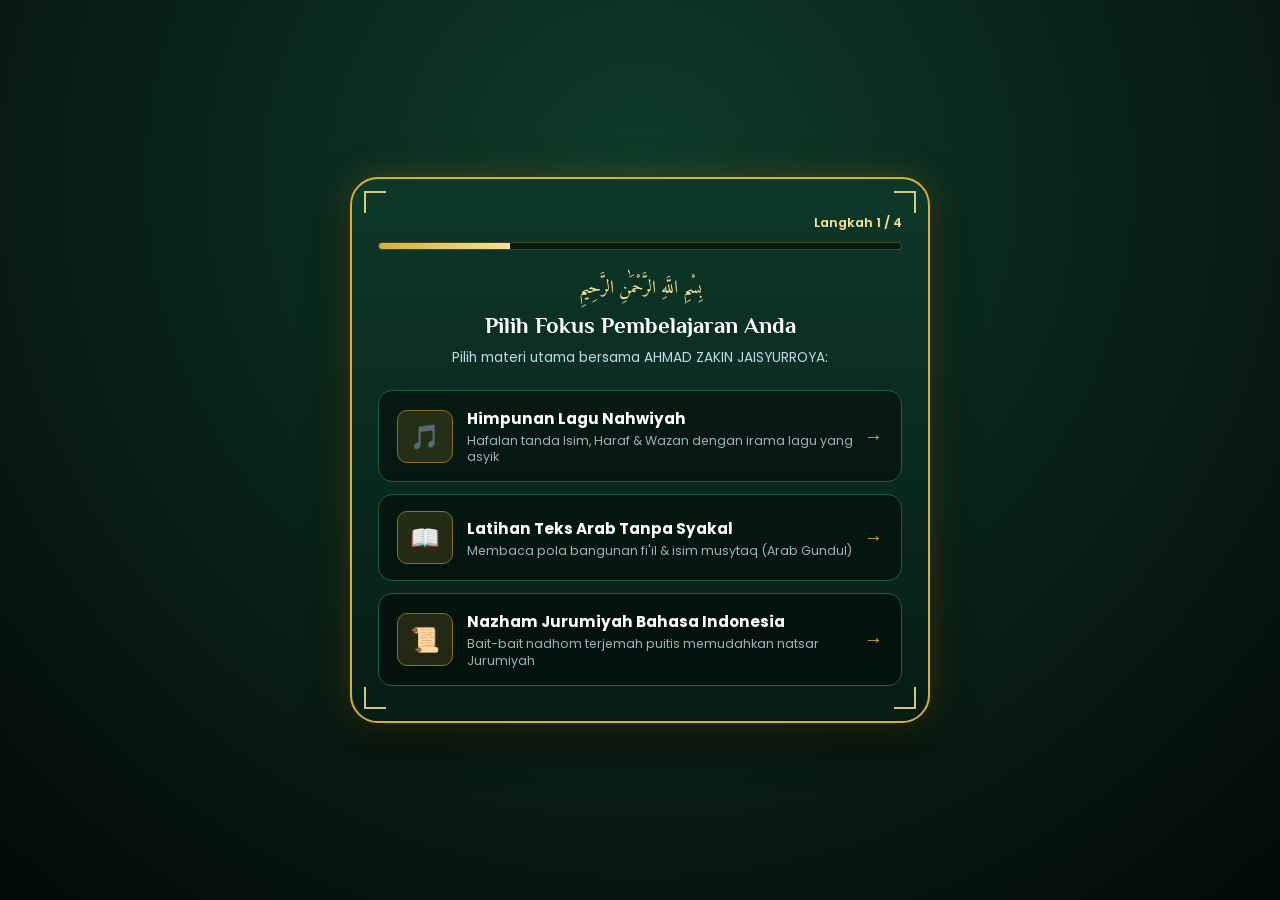
==== commit 0b9bf295: "index.html" ====
--- a/index.html
+++ b/index.html
@@ -5,9 +5,8 @@
   <meta name="viewport" content="width=device-width, initial-scale=1.0">
   <title>Belajar Nahwu Bersama AHMAD ZAKIN JAISYURROYA</title>
   
-  <!-- Font Google -->
   <link rel="preconnect" href="https://fonts.googleapis.com">
-  <link rel="preconnect" href="https://fonts.gstatic.com" crossorigin>
+  <link rel="preconnect" href="https://fonts.gstatic.com">
   <link href="https://fonts.googleapis.com/css2?family=Amiri:wght@400;700&family=Philosopher:wght@700&family=Poppins:wght@400;500;600;700&display=swap" rel="stylesheet">
 
   <style>
@@ -15,21 +14,16 @@
       --gold-pure: #d4af37;
       --gold-glow: #f9e295;
       --gold-dark: #8c6d23;
-      --bg-dark: #051812;
-      --card-bg: linear-gradient(180deg, rgba(13, 56, 41, 0.95) 0%, rgba(5, 24, 17, 0.98) 100%);
-      --emerald-border: #1a533f;
+      --card-bg: linear-gradient(180deg, #0d3829 0%, #061c14 100%);
+      --emerald-border: #1b5e43;
       --cream-light: #f7f1e3;
     }
 
-    * {
-      margin: 0;
-      padding: 0;
-      box-sizing: border-box;
-    }
+    * { margin: 0; padding: 0; box-sizing: border-box; }
 
     body {
       min-height: 100vh;
-      background: radial-gradient(circle at 50% 20%, #0d3829 0%, #061811 65%, #020906 100%);
+      background: radial-gradient(circle at 50% 20%, #0e3b2c 0%, #061811 70%, #020a07 100%);
       font-family: 'Poppins', sans-serif;
       color: var(--cream-light);
       display: flex;
@@ -38,7 +32,6 @@
       padding: 20px;
     }
 
-    /* Bingkai Utama Funnel */
     .funnel-card {
       position: relative;
       width: 100%;
@@ -48,16 +41,14 @@
       border-radius: 28px;
       box-shadow: 0 0 35px rgba(212, 175, 55, 0.25), 0 15px 40px rgba(0, 0, 0, 0.8);
       padding: 35px 26px;
-      backdrop-filter: blur(8px);
-    }
-
-    /* Ornamen Sudut */
+    }
+
     .corner-ornament {
       position: absolute;
       width: 22px;
       height: 22px;
       border: 2px solid var(--gold-glow);
-      opacity: 0.8;
+      opacity: 0.85;
       pointer-events: none;
     }
     .corner-ornament.top-left { top: 12px; left: 12px; border-right: none; border-bottom: none; }
@@ -65,193 +56,40 @@
     .corner-ornament.bottom-left { bottom: 12px; left: 12px; border-right: none; border-top: none; }
     .corner-ornament.bottom-right { bottom: 12px; right: 12px; border-left: none; border-top: none; }
 
-    /* Navigasi & Bar Progres */
-    .funnel-header {
-      margin-bottom: 22px;
-    }
-
-    .nav-top {
-      display: flex;
-      justify-content: space-between;
-      align-items: center;
-      margin-bottom: 10px;
-    }
-
-    .btn-back {
-      background: transparent;
-      border: none;
-      color: var(--gold-glow);
-      font-size: 0.85rem;
-      cursor: pointer;
-      visibility: hidden;
-      font-weight: 600;
-      transition: 0.2s;
-    }
-
-    .btn-back:hover {
-      color: #fff;
-      transform: translateX(-3px);
-    }
-
-    .step-indicator {
-      font-size: 0.8rem;
-      color: var(--gold-glow);
-      font-weight: 600;
-    }
-
-    .progress-track {
-      background: rgba(0, 0, 0, 0.5);
-      height: 8px;
-      border-radius: 4px;
-      overflow: hidden;
-      border: 1px solid rgba(212, 175, 55, 0.3);
-    }
-
-    .progress-bar {
-      background: linear-gradient(90deg, #d4af37, #f9e295);
-      height: 100%;
-      width: 25%;
-      transition: width 0.3s ease;
-    }
-
-    /* Header Pertanyaan */
-    .question-header {
-      text-align: center;
-      margin-bottom: 22px;
-    }
-
-    .bismillah-mini {
-      font-family: 'Amiri', serif;
-      font-size: 1.15rem;
-      color: var(--gold-glow);
-      display: block;
-      margin-bottom: 4px;
-    }
-
-    .question-title {
-      font-family: 'Philosopher', serif;
-      font-size: 1.45rem;
-      color: #fff;
-      line-height: 1.4;
-      margin-bottom: 6px;
-    }
-
-    .question-sub {
-      font-size: 0.85rem;
-      color: #c8d6e5;
-      line-height: 1.5;
-    }
-
-    /* Kartu Pilihan Jawaban */
-    .options-container {
-      display: flex;
-      flex-direction: column;
-      gap: 12px;
-    }
-
-    .option-card {
-      display: flex;
-      align-items: center;
-      justify-content: space-between;
-      background: rgba(0, 0, 0, 0.45);
-      border: 1.5px solid var(--emerald-border);
-      border-radius: 14px;
-      padding: 16px 18px;
-      cursor: pointer;
-      transition: all 0.22s ease;
-      user-select: none;
-    }
-
-    .option-card:hover {
-      background: rgba(212, 175, 55, 0.18);
-      border-color: var(--gold-pure);
-      transform: translateY(-2px);
-      box-shadow: 0 5px 15px rgba(212, 175, 55, 0.25);
-    }
-
-    .option-left {
-      display: flex;
-      align-items: center;
-      gap: 14px;
-    }
-
-    .option-icon {
-      font-size: 1.6rem;
-      background: rgba(212, 175, 55, 0.15);
-      padding: 8px 12px;
-      border-radius: 10px;
-      border: 1px solid var(--gold-dark);
-      display: flex;
-      align-items: center;
-      justify-content: center;
-    }
-
-    .option-text h4 {
-      font-size: 0.95rem;
-      color: #fff;
-      margin-bottom: 3px;
-    }
-
-    .option-text p {
-      font-size: 0.78rem;
-      color: #a4b0be;
-      line-height: 1.3;
-    }
-
-    .option-arrow {
-      color: var(--gold-pure);
-      font-size: 1.2rem;
-      font-weight: bold;
-      margin-left: 8px;
-    }
-
-    /* Formulir Input Nama */
-    .input-name-group {
-      margin-top: 10px;
-      text-align: left;
-    }
-
-    .input-name-group label {
-      font-size: 0.85rem;
-      color: var(--gold-glow);
-      display: block;
-      margin-bottom: 6px;
-    }
-
-    .input-name-group input {
-      width: 100%;
-      padding: 14px 16px;
-      border-radius: 10px;
-      background: rgba(0, 0, 0, 0.5);
-      border: 1.5px solid var(--gold-dark);
-      color: #fff;
-      font-size: 1rem;
-      outline: none;
-    }
-
-    .input-name-group input:focus {
-      border-color: var(--gold-pure);
-      box-shadow: 0 0 10px rgba(212, 175, 55, 0.4);
-    }
-
-    .btn-submit-name {
-      width: 100%;
-      margin-top: 18px;
-      padding: 14px;
-      background: linear-gradient(135deg, #d4af37, #b8860b);
-      border: none;
-      border-radius: 10px;
-      font-weight: 700;
-      font-size: 1rem;
-      color: #061712;
-      cursor: pointer;
-      transition: 0.2s;
-    }
-
-    .btn-submit-name:hover {
-      background: #f9e295;
-      box-shadow: 0 0 15px rgba(249, 226, 149, 0.6);
-    }
+    .funnel-header { margin-bottom: 22px; }
+    .nav-top { display: flex; justify-content: space-between; align-items: center; margin-bottom: 10px; }
+    .btn-back { background: transparent; border: none; color: var(--gold-glow); font-size: 0.85rem; cursor: pointer; font-weight: 600; visibility: hidden; }
+    .btn-back:hover { color: #fff; }
+    .step-indicator { font-size: 0.8rem; color: var(--gold-glow); font-weight: 600; }
+
+    .progress-track { background: rgba(0, 0, 0, 0.5); height: 8px; border-radius: 4px; overflow: hidden; border: 1px solid rgba(212, 175, 55, 0.3); }
+    .progress-bar { background: linear-gradient(90deg, #d4af37, #f9e295); height: 100%; width: 25%; transition: width 0.3s ease; }
+
+    .question-header { text-align: center; margin-bottom: 22px; }
+    .bismillah-mini { font-family: 'Amiri', serif; font-size: 1.15rem; color: var(--gold-glow); display: block; margin-bottom: 4px; }
+    .question-title { font-family: 'Philosopher', serif; font-size: 1.45rem; color: #fff; line-height: 1.4; margin-bottom: 6px; }
+    .question-sub { font-size: 0.85rem; color: #c8d6e5; line-height: 1.5; }
+
+    .step-section { display: none; }
+    .step-section.active { display: block; }
+
+    .options-container { display: flex; flex-direction: column; gap: 12px; }
+    .option-card { display: flex; align-items: center; justify-content: space-between; background: rgba(0, 0, 0, 0.45); border: 1.5px solid var(--emerald-border); border-radius: 14px; padding: 16px 18px; cursor: pointer; transition: all 0.22s ease; user-select: none; }
+    .option-card:hover { background: rgba(212, 175, 55, 0.18); border-color: var(--gold-pure); transform: translateY(-2px); box-shadow: 0 5px 15px rgba(212, 175, 55, 0.25); }
+
+    .option-left { display: flex; align-items: center; gap: 14px; }
+    .option-icon { font-size: 1.5rem; background: rgba(212, 175, 55, 0.15); padding: 8px 12px; border-radius: 10px; border: 1px solid var(--gold-dark); display: flex; align-items: center; justify-content: center; }
+    .option-text h4 { font-size: 0.95rem; color: #fff; margin-bottom: 3px; }
+    .option-text p { font-size: 0.78rem; color: #a4b0be; line-height: 1.3; }
+    .option-arrow { color: var(--gold-pure); font-size: 1.2rem; font-weight: bold; }
+
+    .input-name-group { margin-top: 10px; text-align: left; }
+    .input-name-group label { font-size: 0.85rem; color: var(--gold-glow); display: block; margin-bottom: 6px; }
+    .input-name-group input { width: 100%; padding: 14px 16px; border-radius: 10px; background: rgba(0, 0, 0, 0.5); border: 1.5px solid var(--gold-dark); color: #fff; font-size: 1rem; outline: none; }
+    .input-name-group input:focus { border-color: var(--gold-pure); box-shadow: 0 0 10px rgba(212, 175, 55, 0.4); }
+
+    .btn-submit-name { width: 100%; margin-top: 18px; padding: 14px; background: linear-gradient(135deg, #d4af37, #b8860b); border: none; border-radius: 10px; font-weight: 700; font-size: 1rem; color: #061712; cursor: pointer; transition: 0.2s; }
+    .btn-submit-name:hover { background: #f9e295; box-shadow: 0 0 15px rgba(249, 226, 149, 0.6); }
   </style>
 </head>
 <body>
@@ -262,7 +100,7 @@
 
     <div class="funnel-header">
       <div class="nav-top">
-        <button id="btnBack" class="btn-back" type="button" onclick="prevStep()">← Kembali</button>
+        <button id="btnBack" class="btn-back" type="button" onclick="goToStep(currentStep - 1)">← Kembali</button>
         <span class="step-indicator" id="stepIndicator">Langkah 1 / 4</span>
       </div>
       <div class="progress-track">
@@ -270,14 +108,142 @@
       </div>
     </div>
 
-    <div id="quizArea">
+    <!-- LANGKAH 1 -->
+    <div id="step1" class="step-section active">
       <div class="question-header">
         <span class="bismillah-mini">بِسْمِ اللَّهِ الرَّحْمَٰنِ الرَّحِيمِ</span>
-        <h2 id="questionTitle" class="question-title">Pilih Fokus Pembelajaran Anda</h2>
-        <p id="questionSub" class="question-sub">Setiap modul dirancang interaktif untuk memudahkan pemahaman kaidah bahasa Arab.</p>
-      </div>
-
-      <div id="optionsContainer" class="options-container"></div>
+        <h2 class="question-title">Pilih Fokus Pembelajaran Anda</h2>
+        <p class="question-sub">Pilih materi utama bersama AHMAD ZAKIN JAISYURROYA:</p>
+      </div>
+
+      <div class="options-container">
+        <div class="option-card" onclick="selectMateri('lagu')">
+          <div class="option-left">
+            <div class="option-icon">🎵</div>
+            <div class="option-text">
+              <h4>Himpunan Lagu Nahwiyah</h4>
+              <p>Hafalan tanda Isim, Haraf & Wazan dengan irama lagu yang asyik</p>
+            </div>
+          </div>
+          <div class="option-arrow">→</div>
+        </div>
+
+        <div class="option-card" onclick="selectMateri('latihan')">
+          <div class="option-left">
+            <div class="option-icon">📖</div>
+            <div class="option-text">
+              <h4>Latihan Teks Arab Tanpa Syakal</h4>
+              <p>Membaca pola bangunan fi'il & isim musytaq (Arab Gundul)</p>
+            </div>
+          </div>
+          <div class="option-arrow">→</div>
+        </div>
+
+        <div class="option-card" onclick="selectMateri('nazham')">
+          <div class="option-left">
+            <div class="option-icon">📜</div>
+            <div class="option-text">
+              <h4>Nazham Jurumiyah Bahasa Indonesia</h4>
+              <p>Bait-bait nadhom terjemah puitis memudahkan natsar Jurumiyah</p>
+            </div>
+          </div>
+          <div class="option-arrow">→</div>
+        </div>
+      </div>
+    </div>
+
+    <!-- LANGKAH 2 -->
+    <div id="step2" class="step-section">
+      <div class="question-header">
+        <span class="bismillah-mini">بِسْمِ اللَّهِ الرَّحْمَٰنِ الرَّحِيمِ</span>
+        <h2 class="question-title">Tingkat Kemampuan Bahasa Arab</h2>
+        <p class="question-sub">Bantu kami menyesuaikan bab materi belajar Anda:</p>
+      </div>
+
+      <div class="options-container">
+        <div class="option-card" onclick="selectLevel('lvl1')">
+          <div class="option-left">
+            <div class="option-icon">🌱</div>
+            <div class="option-text">
+              <h4>Tingkat Pemula (Mubtadi')</h4>
+              <p>Mulai dari Haraf & Ciri Kalimah Isim (Bab 1-19)</p>
+            </div>
+          </div>
+          <div class="option-arrow">→</div>
+        </div>
+
+        <div class="option-card" onclick="selectLevel('lvl2')">
+          <div class="option-left">
+            <div class="option-icon">🌿</div>
+            <div class="option-text">
+              <h4>Tingkat Menengah (Mutawassith)</h4>
+              <p>Pelajari Bangunan Fi'il, Wazan & Isim Musytaq (Bab 20-33)</p>
+            </div>
+          </div>
+          <div class="option-arrow">→</div>
+        </div>
+
+        <div class="option-card" onclick="selectLevel('lvl3')">
+          <div class="option-left">
+            <div class="option-icon">🌳</div>
+            <div class="option-text">
+              <h4>Tingkat Lanjutan (Mutaqaddim)</h4>
+              <p>Fokus Marfu'at, Manshubat, Kaana, Inna & I'rab (Bab 34-42)</p>
+            </div>
+          </div>
+          <div class="option-arrow">→</div>
+        </div>
+      </div>
+    </div>
+
+    <!-- LANGKAH 3 -->
+    <div id="step3" class="step-section">
+      <div class="question-header">
+        <span class="bismillah-mini">بِسْمِ اللَّهِ الرَّحْمَٰنِ الرَّحِيمِ</span>
+        <h2 class="question-title">Target Waktu Belajar Harian</h2>
+        <p class="question-sub">Konsistensi adalah kunci keberkahan ilmu:</p>
+      </div>
+
+      <div class="options-container">
+        <div class="option-card" onclick="goToStep(4)">
+          <div class="option-left"><div class="option-icon">⏳</div><div class="option-text"><h4>10 - 15 Menit / Hari</h4><p>Santai, menghafal 1 bait per hari</p></div></div>
+          <div class="option-arrow">→</div>
+        </div>
+        <div class="option-card" onclick="goToStep(4)">
+          <div class="option-left"><div class="option-icon">⚡</div><div class="option-text"><h4>20 - 30 Menit / Hari</h4><p>Fokus membaca wazan & latihan</p></div></div>
+          <div class="option-arrow">→</div>
+        </div>
+        <div class="option-card" onclick="goToStep(4)">
+          <div class="option-left"><div class="option-icon">🔥</div><div class="option-text"><h4>Lebih dari 30 Menit / Hari</h4><p>Intensif mengkaji bait nazham & i'rab</p></div></div>
+          <div class="option-arrow">→</div>
+        </div>
+      </div>
+    </div>
+
+    <!-- LANGKAH 4 -->
+    <div id="step4" class="step-section">
+      <div class="question-header">
+        <span class="bismillah-mini">بِسْمِ اللَّهِ الرَّحْمَٰنِ الرَّحِيمِ</span>
+        <h2 class="question-title">Biodata Santri Pembelajar</h2>
+        <p class="question-sub">Masukkan nama Anda untuk membuka modul materi:</p>
+      </div>
+
+      <form onsubmit="handleFinalSubmit(event)">
+        <div class="input-name-group">
+          <label for="inputNama">Nama Lengkap Santri</label>
+          <input type="text" id="inputNama" placeholder="Tuliskan nama Anda..." required>
+        </div>
+        <button type="submit" class="btn-submit-name">Mulai Belajar Sekarang ✨</button>
+      </form>
+    </div>
+
+    <!-- NOTIFIKASI -->
+    <div id="stepSuccess" class="step-section">
+      <div class="question-header" style="padding: 20px 0;">
+        <span class="bismillah-mini">بَارَكَ اللَّهُ فِيْكُمْ</span>
+        <h2 id="successTitle" class="question-title" style="color:var(--gold-glow); margin-top:10px;">Ahlan wa Sahlan!</h2>
+        <p class="question-sub" style="font-size:0.95rem; margin-top:8px;">Membuka modul materi pilihan Anda...</p>
+      </div>
     </div>
 
     <div class="corner-ornament bottom-left"></div>
@@ -285,170 +251,60 @@
   </main>
 
   <script>
-    const steps = [
-      {
-        title: "Pilih Fokus Pembelajaran Anda",
-        subtitle: "Pilih materi utama yang ingin Anda pelajari bersama AHMAD ZAKIN JAISYURROYA:",
-        type: "options",
-        options: [
-          {
-            icon: "🎵",
-            title: "Himpunan Lagu Nahwiyah",
-            desc: "Hafalan mudah tanda Isim, Haraf & Wazan dengan irama lagu yang mengasyikkan",
-            targetTab: "lvl1"
-          },
-          {
-            icon: "📖",
-            title: "Latihan Teks Arab Tanpa Syakal",
-            desc: "Praktik membaca pola bangunan kalimah fi'il & isim musytaq (Arab Gundul)",
-            targetTab: "latihan"
-          },
-          {
-            icon: "📜",
-            title: "Nazham Jurumiyah Bahasa Indonesia",
-            desc: "Bait-bait nadhom terjemah puitis memudahkan natsar Ibnu Ajurrumi",
-            targetTab: "nazham"
-          }
-        ]
-      },
-      {
-        title: "Tingkat Kemampuan Bahasa Arab",
-        subtitle: "Bantu kami menyesuaikan tingkat bimbingan belajar Anda:",
-        type: "options",
-        options: [
-          {
-            icon: "🌱",
-            title: "Tingkat Pemula (Mubtadi')",
-            desc: "Baru mengenal jenis kata isim, fi'il, dan haraf",
-            targetTab: null
-          },
-          {
-            icon: "🌿",
-            title: "Tingkat Menengah (Mutawassith)",
-            desc: "Sudah hafal wazan tsulatsi dan ingin melancarkan tashrif",
-            targetTab: null
-          },
-          {
-            icon: "🌳",
-            title: "Tingkat Lanjutan (Mutaqaddim)",
-            desc: "Fokus mendalami i'rab kalimat dan membaca kitab kuning",
-            targetTab: null
-          }
-        ]
-      },
-      {
-        title: "Target Waktu Muraja'ah Harian",
-        subtitle: "Konsistensi adalah kunci keberkahan ilmu:",
-        type: "options",
-        options: [
-          {
-            icon: "⏳",
-            title: "10 - 15 Menit / Hari",
-            desc: "Santai, menghafal 1 bait lagu nahwiyah per hari",
-            targetTab: null
-          },
-          {
-            icon: "⚡",
-            title: "20 - 30 Menit / Hari",
-            desc: "Fokus membaca pola wazan dan latihan teks gundul",
-            targetTab: null
-          },
-          {
-            icon: "🔥",
-            title: "Lebih dari 30 Menit / Hari",
-            desc: "Intensif mengkaji bait nazham dan latihan i'rab",
-            targetTab: null
-          }
-        ]
-      },
-      {
-        title: "Biodata Santri Pembelajar",
-        subtitle: "Silakan masukkan nama Anda untuk membuka modul materi:",
-        type: "input_name"
+    let currentStep = 1;
+    let selectedMain = "lagu";
+    let finalTargetTab = "lvl1";
+
+    function selectMateri(type) {
+      selectedMain = type;
+      if (type === 'latihan') {
+        finalTargetTab = 'latihan';
+      } else if (type === 'nazham') {
+        finalTargetTab = 'nazham';
+      } else {
+        finalTargetTab = 'lvl1';
       }
-    ];
-
-    let currentStep = 0;
-    let targetPilihan = "lvl1";
-
-    function renderStep() {
-      const step = steps[currentStep];
-      const total = steps.length;
-      const progressPercent = ((currentStep + 1) / total) * 100;
-
-      document.getElementById('progressBar').style.width = progressPercent + '%';
-      document.getElementById('stepIndicator').innerText = `Langkah ${currentStep + 1} / ${total}`;
-      document.getElementById('btnBack').style.visibility = currentStep > 0 ? "visible" : "hidden";
-      document.getElementById('questionTitle').innerText = step.title;
-      document.getElementById('questionSub').innerText = step.subtitle;
-
-      const container = document.getElementById('optionsContainer');
-      container.innerHTML = "";
-
-      if (step.type === "options") {
-        step.options.forEach(opt => {
-          const card = document.createElement('div');
-          card.className = "option-card";
-          card.innerHTML = `
-            <div class="option-left">
-              <div class="option-icon">${opt.icon}</div>
-              <div class="option-text">
-                <h4>${opt.title}</h4>
-                <p>${opt.desc}</p>
-              </div>
-            </div>
-            <div class="option-arrow">→</div>
-          `;
-          card.onclick = function() {
-            if (opt.targetTab) targetPilihan = opt.targetTab;
-            currentStep++;
-            renderStep();
-          };
-          container.appendChild(card);
-        });
-      } else if (step.type === "input_name") {
-        container.innerHTML = `
-          <form onsubmit="handleFinalSubmit(event)">
-            <div class="input-name-group">
-              <label for="inputNama">Nama Lengkap Santri</label>
-              <input type="text" id="inputNama" placeholder="Tuliskan nama Anda..." required autofocus>
-            </div>
-            <button type="submit" class="btn-submit-name">Mulai Belajar Sekarang ✨</button>
-          </form>
-        `;
+      goToStep(2);
+    }
+
+    function selectLevel(lvl) {
+      // Jika pengguna memilih jalur Lagu Nahwiyah, tingkat kemampuan menentukan tab level
+      if (selectedMain === 'lagu') {
+        finalTargetTab = lvl;
       }
-    }
-
-    function prevStep() {
-      if (currentStep > 0) {
-        currentStep--;
-        renderStep();
+      goToStep(3);
+    }
+
+    function goToStep(stepNum) {
+      if (stepNum < 1 || stepNum > 4) return;
+      currentStep = stepNum;
+
+      document.querySelectorAll('.step-section').forEach(el => el.classList.remove('active'));
+      const activeEl = document.getElementById('step' + stepNum);
+      if (activeEl) activeEl.classList.add('active');
+
+      document.getElementById('stepIndicator').innerText = `Langkah ${stepNum} / 4`;
+      document.getElementById('progressBar').style.width = (stepNum * 25) + '%';
+      document.getElementById('btnBack').style.visibility = stepNum > 1 ? 'visible' : 'hidden';
+    }
+
+    function handleFinalSubmit(e) {
+      e.preventDefault();
+      const nama = document.getElementById('inputNama').value.trim();
+      if (nama) {
+        localStorage.setItem('namaSantri', nama);
+        localStorage.setItem('targetTabAwal', finalTargetTab);
+
+        document.querySelectorAll('.step-section').forEach(el => el.classList.remove('active'));
+        document.getElementById('stepSuccess').classList.add('active');
+        document.getElementById('successTitle').innerText = `Ahlan wa Sahlan, ${nama}!`;
+
+        setTimeout(() => {
+          // Arahkan ke materi.html dengan hash URL agar auto-load tab pasti berjalan
+          window.location.href = "materi.html#" + finalTargetTab;
+        }, 1000);
       }
     }
-
-    function handleFinalSubmit(event) {
-      event.preventDefault();
-      const nama = document.getElementById('inputNama').value.trim();
-      if (nama !== "") {
-        localStorage.setItem('namaSantri', nama);
-        localStorage.setItem('targetTabAwal', targetPilihan);
-
-        document.getElementById('quizArea').innerHTML = `
-          <div class="question-header" style="padding: 20px 0;">
-            <span class="bismillah-mini">بَارَكَ اللَّهُ فِيْكُمْ</span>
-            <h2 class="question-title" style="color:var(--gold-glow); margin-top:10px;">Ahlan wa Sahlan, ${nama}!</h2>
-            <p class="question-sub" style="font-size:0.95rem; margin-top:8px;">Modul pembelajaran interaktif Anda sedang disiapkan...</p>
-          </div>
-        `;
-
-        setTimeout(() => {
-          window.location.href = "materi.html";
-        }, 1200);
-      }
-    }
-
-    // Jalankan langsung
-    renderStep();
   </script>
 </body>
 </html>
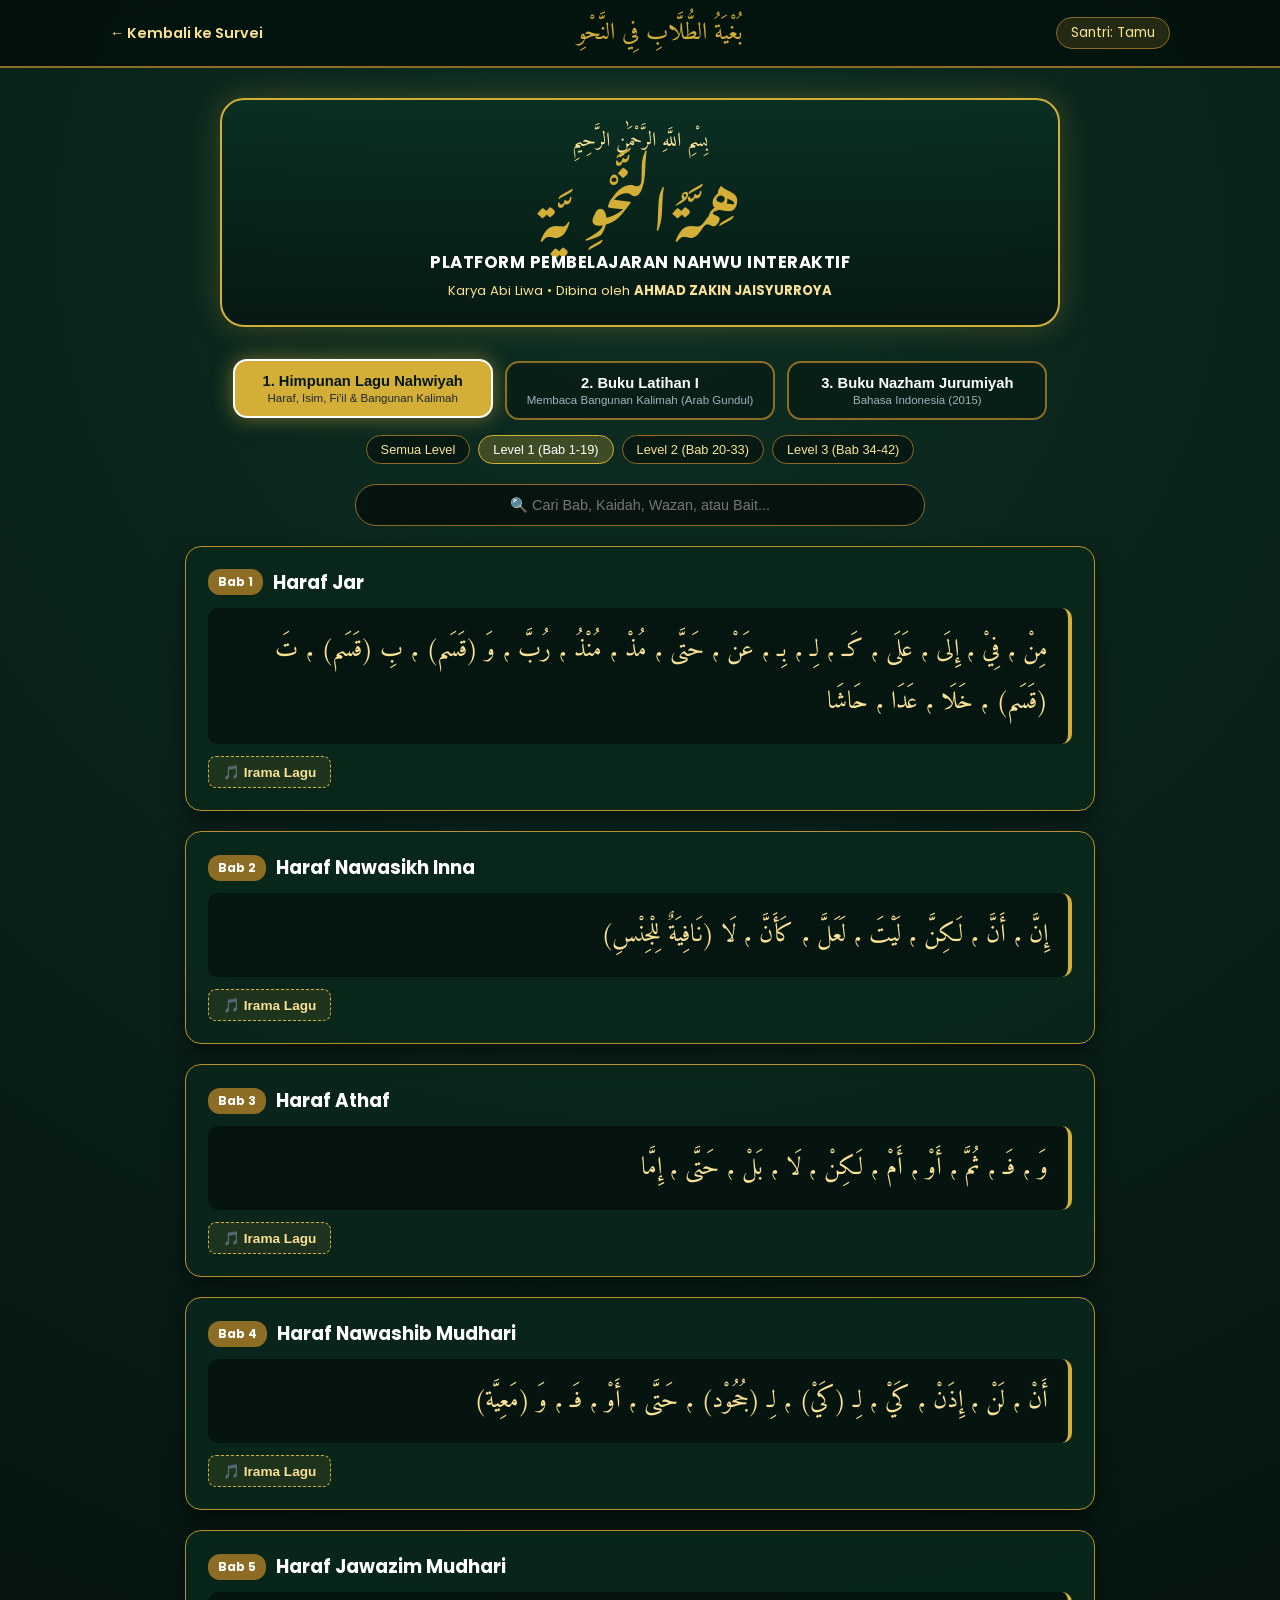
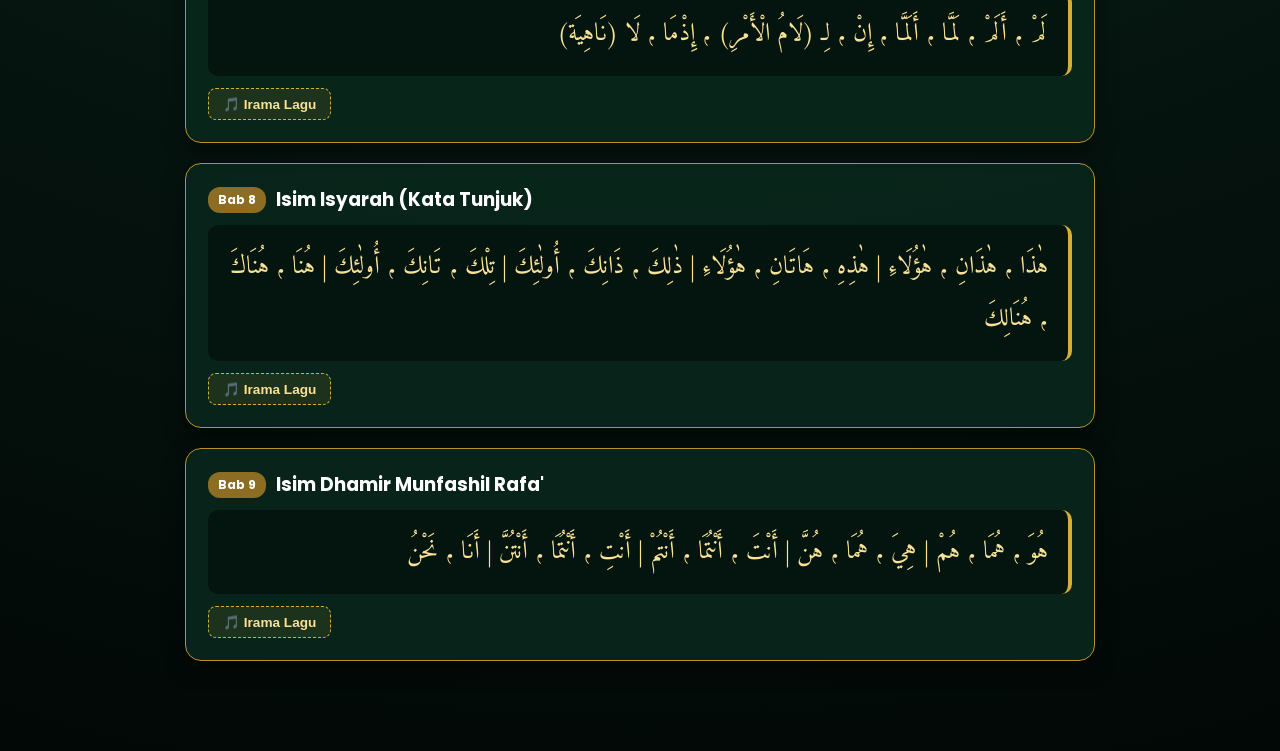
==== commit 204c501e: "index.html" ====
--- a/index.html
+++ b/index.html
@@ -3,308 +3,413 @@
 <head>
   <meta charset="UTF-8">
   <meta name="viewport" content="width=device-width, initial-scale=1.0">
-  <title>Belajar Nahwu Bersama AHMAD ZAKIN JAISYURROYA</title>
+  <title>Buku Lagu Nahwu & Latihan Baca - AHMAD ZAKIN JAISYURROYA</title>
   
   <link rel="preconnect" href="https://fonts.googleapis.com">
   <link rel="preconnect" href="https://fonts.gstatic.com">
-  <link href="https://fonts.googleapis.com/css2?family=Amiri:wght@400;700&family=Philosopher:wght@700&family=Poppins:wght@400;500;600;700&display=swap" rel="stylesheet">
+  <link href="https://fonts.googleapis.com/css2?family=Amiri:ital,wght@0,400;0,700;1,400&family=Noto+Nastaliq+Urdu:wght@700&family=Philosopher:wght@700&family=Poppins:wght@400;500;600;700&display=swap" rel="stylesheet">
 
   <style>
     :root {
+      --bg-gradient: radial-gradient(circle at 50% 10%, #0d2e23 0%, #061611 65%, #020806 100%);
       --gold-pure: #d4af37;
       --gold-glow: #f9e295;
       --gold-dark: #8c6d23;
-      --card-bg: linear-gradient(180deg, #0d3829 0%, #061c14 100%);
-      --emerald-border: #1b5e43;
+      --card-bg: rgba(9, 38, 28, 0.92);
+      --card-border: #b89128;
       --cream-light: #f7f1e3;
+      --green-accent: #2ecc71;
     }
 
     * { margin: 0; padding: 0; box-sizing: border-box; }
 
     body {
       min-height: 100vh;
-      background: radial-gradient(circle at 50% 20%, #0e3b2c 0%, #061811 70%, #020a07 100%);
+      background: var(--bg-gradient);
       font-family: 'Poppins', sans-serif;
       color: var(--cream-light);
+      padding-bottom: 70px;
+    }
+
+    /* Navbar */
+    .navbar {
+      background: rgba(4, 18, 13, 0.95);
+      border-bottom: 2px solid var(--gold-dark);
+      position: sticky;
+      top: 0;
+      z-index: 100;
+      backdrop-filter: blur(8px);
+    }
+    .nav-container {
+      max-width: 1100px;
+      margin: 0 auto;
+      padding: 12px 20px;
+      display: flex;
+      justify-content: space-between;
+      align-items: center;
+    }
+    .back-link { color: var(--gold-glow); text-decoration: none; font-weight: 600; font-size: 0.9rem; }
+    .nav-title { font-family: 'Amiri', serif; font-size: 1.5rem; color: var(--gold-pure); }
+    .user-badge { font-size: 0.85rem; background: rgba(212, 175, 55, 0.15); padding: 5px 14px; border-radius: 20px; border: 1px solid var(--gold-dark); color: var(--gold-glow); }
+
+    /* Hero Section */
+    .hero-section { text-align: center; padding: 30px 20px 10px; }
+    .hero-frame {
+      max-width: 840px;
+      margin: 0 auto;
+      background: linear-gradient(180deg, rgba(11, 48, 35, 0.85) 0%, rgba(5, 24, 17, 0.95) 100%);
+      border: 2px solid var(--gold-pure);
+      border-radius: 24px;
+      padding: 24px 20px;
+      box-shadow: 0 0 30px rgba(212, 175, 55, 0.25);
+    }
+    .bismillah { font-family: 'Amiri', serif; font-size: 1.25rem; color: var(--gold-glow); }
+    .hero-farisi { font-family: 'Noto Nastaliq Urdu', serif; font-size: 3.2rem; color: var(--gold-pure); line-height: 1.6; margin: 4px 0; }
+    .hero-sub { font-size: 1.05rem; font-weight: 700; color: #fff; letter-spacing: 0.5px; }
+    .hero-dedication { font-size: 0.82rem; color: var(--gold-glow); margin-top: 6px; }
+
+    /* 3 TAB UTAMA */
+    .tab-wrapper-main {
       display: flex;
       justify-content: center;
+      gap: 12px;
+      max-width: 1000px;
+      margin: 24px auto 15px;
+      padding: 0 15px;
+      flex-wrap: wrap;
+    }
+    .main-tab-btn {
+      background: rgba(8, 30, 22, 0.85);
+      border: 2px solid var(--gold-dark);
+      color: #fff;
+      padding: 12px 20px;
+      border-radius: 14px;
+      font-size: 0.92rem;
+      font-weight: 700;
+      cursor: pointer;
+      transition: all 0.25s ease;
+      display: flex;
+      flex-direction: column;
       align-items: center;
-      padding: 20px;
-    }
-
-    .funnel-card {
-      position: relative;
+      gap: 3px;
+      min-width: 260px;
+    }
+    .main-tab-btn span.sub { font-size: 0.72rem; font-weight: 400; color: #a4b0be; }
+    .main-tab-btn:hover, .main-tab-btn.active {
+      background: var(--gold-pure);
+      color: #051610;
+      border-color: #fff;
+      box-shadow: 0 0 20px rgba(212, 175, 55, 0.5);
+      transform: translateY(-2px);
+    }
+    .main-tab-btn.active span.sub { color: #1e272e; font-weight: 500; }
+
+    /* Sub-Filter Khusus Tab 1 (Level 1, 2, 3) */
+    .sub-filter-wrapper {
+      display: flex;
+      justify-content: center;
+      gap: 8px;
+      margin-bottom: 20px;
+      flex-wrap: wrap;
+    }
+    .sub-filter-btn {
+      background: rgba(0, 0, 0, 0.4);
+      border: 1px solid var(--gold-dark);
+      color: var(--gold-glow);
+      padding: 6px 14px;
+      border-radius: 20px;
+      font-size: 0.8rem;
+      cursor: pointer;
+      transition: 0.2s;
+    }
+    .sub-filter-btn.active, .sub-filter-btn:hover {
+      background: rgba(212, 175, 55, 0.25);
+      border-color: var(--gold-pure);
+      color: #fff;
+    }
+
+    /* Search Bar */
+    .search-wrapper { max-width: 600px; margin: 0 auto 20px; padding: 0 15px; }
+    .search-input {
       width: 100%;
-      max-width: 580px;
+      padding: 12px 18px;
+      border-radius: 25px;
+      background: rgba(0, 0, 0, 0.5);
+      border: 1.5px solid var(--gold-dark);
+      color: #fff;
+      font-size: 0.9rem;
+      outline: none;
+      text-align: center;
+    }
+    .search-input:focus {
+      border-color: var(--gold-pure);
+      box-shadow: 0 0 12px rgba(212, 175, 55, 0.4);
+    }
+
+    /* Content Area */
+    .content-container { max-width: 940px; margin: 0 auto; padding: 0 15px; }
+    .module-card {
       background: var(--card-bg);
-      border: 2px solid var(--gold-pure);
-      border-radius: 28px;
-      box-shadow: 0 0 35px rgba(212, 175, 55, 0.25), 0 15px 40px rgba(0, 0, 0, 0.8);
-      padding: 35px 26px;
-    }
-
-    .corner-ornament {
-      position: absolute;
-      width: 22px;
-      height: 22px;
-      border: 2px solid var(--gold-glow);
-      opacity: 0.85;
-      pointer-events: none;
-    }
-    .corner-ornament.top-left { top: 12px; left: 12px; border-right: none; border-bottom: none; }
-    .corner-ornament.top-right { top: 12px; right: 12px; border-left: none; border-bottom: none; }
-    .corner-ornament.bottom-left { bottom: 12px; left: 12px; border-right: none; border-top: none; }
-    .corner-ornament.bottom-right { bottom: 12px; right: 12px; border-left: none; border-top: none; }
-
-    .funnel-header { margin-bottom: 22px; }
-    .nav-top { display: flex; justify-content: space-between; align-items: center; margin-bottom: 10px; }
-    .btn-back { background: transparent; border: none; color: var(--gold-glow); font-size: 0.85rem; cursor: pointer; font-weight: 600; visibility: hidden; }
-    .btn-back:hover { color: #fff; }
-    .step-indicator { font-size: 0.8rem; color: var(--gold-glow); font-weight: 600; }
-
-    .progress-track { background: rgba(0, 0, 0, 0.5); height: 8px; border-radius: 4px; overflow: hidden; border: 1px solid rgba(212, 175, 55, 0.3); }
-    .progress-bar { background: linear-gradient(90deg, #d4af37, #f9e295); height: 100%; width: 25%; transition: width 0.3s ease; }
-
-    .question-header { text-align: center; margin-bottom: 22px; }
-    .bismillah-mini { font-family: 'Amiri', serif; font-size: 1.15rem; color: var(--gold-glow); display: block; margin-bottom: 4px; }
-    .question-title { font-family: 'Philosopher', serif; font-size: 1.45rem; color: #fff; line-height: 1.4; margin-bottom: 6px; }
-    .question-sub { font-size: 0.85rem; color: #c8d6e5; line-height: 1.5; }
-
-    .step-section { display: none; }
-    .step-section.active { display: block; }
-
-    .options-container { display: flex; flex-direction: column; gap: 12px; }
-    .option-card { display: flex; align-items: center; justify-content: space-between; background: rgba(0, 0, 0, 0.45); border: 1.5px solid var(--emerald-border); border-radius: 14px; padding: 16px 18px; cursor: pointer; transition: all 0.22s ease; user-select: none; }
-    .option-card:hover { background: rgba(212, 175, 55, 0.18); border-color: var(--gold-pure); transform: translateY(-2px); box-shadow: 0 5px 15px rgba(212, 175, 55, 0.25); }
-
-    .option-left { display: flex; align-items: center; gap: 14px; }
-    .option-icon { font-size: 1.5rem; background: rgba(212, 175, 55, 0.15); padding: 8px 12px; border-radius: 10px; border: 1px solid var(--gold-dark); display: flex; align-items: center; justify-content: center; }
-    .option-text h4 { font-size: 0.95rem; color: #fff; margin-bottom: 3px; }
-    .option-text p { font-size: 0.78rem; color: #a4b0be; line-height: 1.3; }
-    .option-arrow { color: var(--gold-pure); font-size: 1.2rem; font-weight: bold; }
-
-    .input-name-group { margin-top: 10px; text-align: left; }
-    .input-name-group label { font-size: 0.85rem; color: var(--gold-glow); display: block; margin-bottom: 6px; }
-    .input-name-group input { width: 100%; padding: 14px 16px; border-radius: 10px; background: rgba(0, 0, 0, 0.5); border: 1.5px solid var(--gold-dark); color: #fff; font-size: 1rem; outline: none; }
-    .input-name-group input:focus { border-color: var(--gold-pure); box-shadow: 0 0 10px rgba(212, 175, 55, 0.4); }
-
-    .btn-submit-name { width: 100%; margin-top: 18px; padding: 14px; background: linear-gradient(135deg, #d4af37, #b8860b); border: none; border-radius: 10px; font-weight: 700; font-size: 1rem; color: #061712; cursor: pointer; transition: 0.2s; }
-    .btn-submit-name:hover { background: #f9e295; box-shadow: 0 0 15px rgba(249, 226, 149, 0.6); }
+      border: 1.5px solid var(--card-border);
+      border-radius: 16px;
+      padding: 22px;
+      margin-bottom: 20px;
+      box-shadow: 0 8px 20px rgba(0,0,0,0.5);
+      animation: fadeIn 0.3s ease-out;
+    }
+    @keyframes fadeIn { from { opacity: 0; transform: translateY(6px); } to { opacity: 1; transform: translateY(0); } }
+
+    .card-header { display: flex; align-items: center; gap: 10px; margin-bottom: 12px; }
+    .card-header .badge { background: var(--gold-dark); color: #fff; font-size: 0.75rem; padding: 4px 10px; border-radius: 12px; font-weight: bold; }
+    .card-header h3 { font-size: 1.15rem; color: #fff; }
+
+    .arabic-box {
+      font-family: 'Amiri', serif;
+      font-size: 1.55rem;
+      line-height: 2.1;
+      color: var(--gold-glow);
+      direction: rtl;
+      background: rgba(0, 0, 0, 0.45);
+      padding: 16px 20px;
+      border-radius: 10px;
+      border-right: 4px solid var(--gold-pure);
+      margin-bottom: 12px;
+    }
+
+    .melody-toggle {
+      background: rgba(212, 175, 55, 0.1);
+      border: 1px dashed var(--gold-pure);
+      color: var(--gold-glow);
+      padding: 7px 14px;
+      border-radius: 8px;
+      cursor: pointer;
+      font-size: 0.85rem;
+      font-weight: 600;
+    }
+    .melody-toggle:hover { background: var(--gold-pure); color: #051610; }
+    .melody-box { display: none; margin-top: 12px; background: rgba(0, 0, 0, 0.45); padding: 14px 16px; border-radius: 10px; border-left: 3px solid var(--gold-glow); }
+    .nada-tag { font-size: 0.8rem; color: var(--green-accent); font-weight: bold; margin-bottom: 6px; }
+    .lyrics { font-style: italic; line-height: 1.7; color: #f1f2f6; font-size: 0.95rem; white-space: pre-line; }
+
+    .empty-state { text-align: center; padding: 40px 20px; color: #a4b0be; }
+
+    @media(max-width: 768px) {
+      .main-tab-btn { min-width: 100%; }
+      .hero-farisi { font-size: 2.2rem; }
+      .arabic-box { font-size: 1.35rem; }
+    }
   </style>
 </head>
 <body>
 
-  <main class="funnel-card">
-    <div class="corner-ornament top-left"></div>
-    <div class="corner-ornament top-right"></div>
-
-    <div class="funnel-header">
-      <div class="nav-top">
-        <button id="btnBack" class="btn-back" type="button" onclick="goToStep(currentStep - 1)">← Kembali</button>
-        <span class="step-indicator" id="stepIndicator">Langkah 1 / 4</span>
-      </div>
-      <div class="progress-track">
-        <div id="progressBar" class="progress-bar"></div>
-      </div>
+  <header class="navbar">
+    <div class="nav-container">
+      <a href="index.html" class="back-link">← Kembali ke Survei</a>
+      <div class="nav-title">بُغْيَةُ الطُّلَّابِ فِي النَّحْوِ</div>
+      <div class="user-badge">Santri: <span id="userNamaDisplay">Tamu</span></div>
     </div>
-
-    <!-- LANGKAH 1 -->
-    <div id="step1" class="step-section active">
-      <div class="question-header">
-        <span class="bismillah-mini">بِسْمِ اللَّهِ الرَّحْمَٰنِ الرَّحِيمِ</span>
-        <h2 class="question-title">Pilih Fokus Pembelajaran Anda</h2>
-        <p class="question-sub">Pilih materi utama bersama AHMAD ZAKIN JAISYURROYA:</p>
-      </div>
-
-      <div class="options-container">
-        <div class="option-card" onclick="selectMateri('lagu')">
-          <div class="option-left">
-            <div class="option-icon">🎵</div>
-            <div class="option-text">
-              <h4>Himpunan Lagu Nahwiyah</h4>
-              <p>Hafalan tanda Isim, Haraf & Wazan dengan irama lagu yang asyik</p>
+  </header>
+
+  <section class="hero-section">
+    <div class="hero-frame">
+      <span class="bismillah">بِسْمِ اللَّهِ الرَّحْمَٰنِ الرَّحِيمِ</span>
+      <h1 class="hero-farisi" dir="rtl" lang="ar">هِمَّةُ النَّحْوِيَّة</h1>
+      <p class="hero-sub">PLATFORM PEMBELAJARAN NAHWU INTERAKTIF</p>
+      <p class="hero-dedication">Karya Abi Liwa • Dibina oleh <strong>AHMAD ZAKIN JAISYURROYA</strong></p>
+    </div>
+  </section>
+
+  <!-- 3 TAB UTAMA SESUAI BUKU ASLI -->
+  <div class="tab-wrapper-main">
+    <button id="tab-lagu" class="main-tab-btn" onclick="selectMainTab('lagu')">
+      <span>1. Himpunan Lagu Nahwiyah</span>
+      <span class="sub">Haraf, Isim, Fi'il & Bangunan Kalimah</span>
+    </button>
+    <button id="tab-latihan" class="main-tab-btn" onclick="selectMainTab('latihan')">
+      <span>2. Buku Latihan I</span>
+      <span class="sub">Membaca Bangunan Kalimah (Arab Gundul)</span>
+    </button>
+    <button id="tab-nazham" class="main-tab-btn" onclick="selectMainTab('nazham')">
+      <span>3. Buku Nazham Jurumiyah</span>
+      <span class="sub">Bahasa Indonesia (2015)</span>
+    </button>
+  </div>
+
+  <!-- Sub-Filter Khusus Bagian I (Level 1, 2, 3) -->
+  <div id="subFilterArea" class="sub-filter-wrapper">
+    <button id="sub-lvl-all" class="sub-filter-btn active" onclick="setSubLevel('all')">Semua Level</button>
+    <button id="sub-lvl-1" class="sub-filter-btn" onclick="setSubLevel(1)">Level 1 (Bab 1-19)</button>
+    <button id="sub-lvl-2" class="sub-filter-btn" onclick="setSubLevel(2)">Level 2 (Bab 20-33)</button>
+    <button id="sub-lvl-3" class="sub-filter-btn" onclick="setSubLevel(3)">Level 3 (Bab 34-42)</button>
+  </div>
+
+  <!-- Kolom Pencarian Cepat -->
+  <div class="search-wrapper">
+    <input type="text" id="searchInput" class="search-input" placeholder="🔍 Cari Bab, Kaidah, Wazan, atau Bait..." oninput="handleSearch()">
+  </div>
+
+  <!-- Kontainer Materi yang Dirender Dinamis -->
+  <main id="mainContainer" class="content-container"></main>
+
+  <script src="data.js"></script>
+
+  <script>
+    let currentMainTab = 'lagu';
+    let currentLaguLevel = 'all';
+
+    function selectMainTab(tab) {
+      currentMainTab = tab;
+      
+      // Update styling tombol tab utama
+      document.querySelectorAll('.main-tab-btn').forEach(btn => btn.classList.remove('active'));
+      const activeBtn = document.getElementById('tab-' + tab);
+      if (activeBtn) activeBtn.classList.add('active');
+
+      // Tampilkan/sembunyikan sub-filter level khusus tab lagu
+      const subArea = document.getElementById('subFilterArea');
+      if (subArea) {
+        subArea.style.display = tab === 'lagu' ? 'flex' : 'none';
+      }
+
+      document.getElementById('searchInput').value = '';
+      renderContent();
+    }
+
+    function setSubLevel(lvl) {
+      currentLaguLevel = lvl;
+      document.querySelectorAll('.sub-filter-btn').forEach(b => b.classList.remove('active'));
+      const activeBtn = document.getElementById('sub-lvl-' + lvl);
+      if (activeBtn) activeBtn.classList.add('active');
+
+      renderContent();
+    }
+
+    function renderContent(filterQuery = '') {
+      const container = document.getElementById('mainContainer');
+      container.innerHTML = '';
+      const query = filterQuery.toLowerCase().trim();
+
+      // 1. BAGIAN I: HIMPUNAN LAGU NAHWIYAH
+      if (currentMainTab === 'lagu') {
+        const filtered = dataLagu.filter(item => {
+          const matchLevel = currentLaguLevel === 'all' || item.level === currentLaguLevel;
+          const matchSearch = query === '' || 
+            item.judul.toLowerCase().includes(query) || 
+            item.arab.includes(query) || 
+            item.lirik.toLowerCase().includes(query);
+          return matchLevel && matchSearch;
+        });
+
+        if (filtered.length === 0) {
+          container.innerHTML = `<div class="empty-state">Materi Lagu Nahwiyah tidak ditemukan.</div>`;
+          return;
+        }
+
+        filtered.forEach(item => {
+          const card = document.createElement('article');
+          card.className = 'module-card';
+          card.innerHTML = `
+            <div class="card-header"><span class="badge">Bab ${item.bab}</span> <h3>${item.judul}</h3></div>
+            <div class="arabic-box">${item.arab}</div>
+            <button class="melody-toggle" onclick="toggleMelody(this)">🎵 Irama Lagu</button>
+            <div class="melody-box">
+              <p class="nada-tag">Irama: ${item.irama}</p>
+              <div class="lyrics">${item.lirik}</div>
             </div>
-          </div>
-          <div class="option-arrow">→</div>
-        </div>
-
-        <div class="option-card" onclick="selectMateri('latihan')">
-          <div class="option-left">
-            <div class="option-icon">📖</div>
-            <div class="option-text">
-              <h4>Latihan Teks Arab Tanpa Syakal</h4>
-              <p>Membaca pola bangunan fi'il & isim musytaq (Arab Gundul)</p>
+          `;
+          container.appendChild(card);
+        });
+      }
+
+      // 2. BAGIAN II: BUKU LATIHAN I (MEMBACA BANGUNAN KALIMAH)
+      else if (currentMainTab === 'latihan') {
+        const filtered = dataLatihan.filter(item => {
+          return query === '' || item.kategori.toLowerCase().includes(query) || item.wazan.includes(query) || item.contoh.includes(query);
+        });
+
+        if (filtered.length === 0) {
+          container.innerHTML = `<div class="empty-state">Wazan latihan tidak ditemukan.</div>`;
+          return;
+        }
+
+        filtered.forEach(item => {
+          const card = document.createElement('article');
+          card.className = 'module-card';
+          card.innerHTML = `
+            <div class="card-header"><span class="badge">Wazan</span> <h3>${item.kategori}</h3></div>
+            <p style="font-size:0.85rem; color:#f9e295; margin-bottom:8px;">Pola: <strong>${item.wazan}</strong></p>
+            <div class="arabic-box">${item.contoh}</div>
+          `;
+          container.appendChild(card);
+        });
+      }
+
+      // 3. BAGIAN III: BUKU NAZHAM JURUMIYAH BAHASA INDONESIA
+      else if (currentMainTab === 'nazham') {
+        const filtered = dataNazham.filter(item => {
+          return query === '' || item.bab.toLowerCase().includes(query) || item.syair.toLowerCase().includes(query);
+        });
+
+        if (filtered.length === 0) {
+          container.innerHTML = `<div class="empty-state">Bait nazham tidak ditemukan.</div>`;
+          return;
+        }
+
+        filtered.forEach(item => {
+          const card = document.createElement('article');
+          card.className = 'module-card';
+          card.innerHTML = `
+            <div class="card-header"><span class="badge">${item.bait}</span> <h3>${item.bab}</h3></div>
+            <div class="melody-box" style="display:block; border-left: 3px solid var(--gold-pure);">
+              <div class="lyrics">${item.syair}</div>
             </div>
-          </div>
-          <div class="option-arrow">→</div>
-        </div>
-
-        <div class="option-card" onclick="selectMateri('nazham')">
-          <div class="option-left">
-            <div class="option-icon">📜</div>
-            <div class="option-text">
-              <h4>Nazham Jurumiyah Bahasa Indonesia</h4>
-              <p>Bait-bait nadhom terjemah puitis memudahkan natsar Jurumiyah</p>
-            </div>
-          </div>
-          <div class="option-arrow">→</div>
-        </div>
-      </div>
-    </div>
-
-    <!-- LANGKAH 2 -->
-    <div id="step2" class="step-section">
-      <div class="question-header">
-        <span class="bismillah-mini">بِسْمِ اللَّهِ الرَّحْمَٰنِ الرَّحِيمِ</span>
-        <h2 class="question-title">Tingkat Kemampuan Bahasa Arab</h2>
-        <p class="question-sub">Bantu kami menyesuaikan bab materi belajar Anda:</p>
-      </div>
-
-      <div class="options-container">
-        <div class="option-card" onclick="selectLevel('lvl1')">
-          <div class="option-left">
-            <div class="option-icon">🌱</div>
-            <div class="option-text">
-              <h4>Tingkat Pemula (Mubtadi')</h4>
-              <p>Mulai dari Haraf & Ciri Kalimah Isim (Bab 1-19)</p>
-            </div>
-          </div>
-          <div class="option-arrow">→</div>
-        </div>
-
-        <div class="option-card" onclick="selectLevel('lvl2')">
-          <div class="option-left">
-            <div class="option-icon">🌿</div>
-            <div class="option-text">
-              <h4>Tingkat Menengah (Mutawassith)</h4>
-              <p>Pelajari Bangunan Fi'il, Wazan & Isim Musytaq (Bab 20-33)</p>
-            </div>
-          </div>
-          <div class="option-arrow">→</div>
-        </div>
-
-        <div class="option-card" onclick="selectLevel('lvl3')">
-          <div class="option-left">
-            <div class="option-icon">🌳</div>
-            <div class="option-text">
-              <h4>Tingkat Lanjutan (Mutaqaddim)</h4>
-              <p>Fokus Marfu'at, Manshubat, Kaana, Inna & I'rab (Bab 34-42)</p>
-            </div>
-          </div>
-          <div class="option-arrow">→</div>
-        </div>
-      </div>
-    </div>
-
-    <!-- LANGKAH 3 -->
-    <div id="step3" class="step-section">
-      <div class="question-header">
-        <span class="bismillah-mini">بِسْمِ اللَّهِ الرَّحْمَٰنِ الرَّحِيمِ</span>
-        <h2 class="question-title">Target Waktu Belajar Harian</h2>
-        <p class="question-sub">Konsistensi adalah kunci keberkahan ilmu:</p>
-      </div>
-
-      <div class="options-container">
-        <div class="option-card" onclick="goToStep(4)">
-          <div class="option-left"><div class="option-icon">⏳</div><div class="option-text"><h4>10 - 15 Menit / Hari</h4><p>Santai, menghafal 1 bait per hari</p></div></div>
-          <div class="option-arrow">→</div>
-        </div>
-        <div class="option-card" onclick="goToStep(4)">
-          <div class="option-left"><div class="option-icon">⚡</div><div class="option-text"><h4>20 - 30 Menit / Hari</h4><p>Fokus membaca wazan & latihan</p></div></div>
-          <div class="option-arrow">→</div>
-        </div>
-        <div class="option-card" onclick="goToStep(4)">
-          <div class="option-left"><div class="option-icon">🔥</div><div class="option-text"><h4>Lebih dari 30 Menit / Hari</h4><p>Intensif mengkaji bait nazham & i'rab</p></div></div>
-          <div class="option-arrow">→</div>
-        </div>
-      </div>
-    </div>
-
-    <!-- LANGKAH 4 -->
-    <div id="step4" class="step-section">
-      <div class="question-header">
-        <span class="bismillah-mini">بِسْمِ اللَّهِ الرَّحْمَٰنِ الرَّحِيمِ</span>
-        <h2 class="question-title">Biodata Santri Pembelajar</h2>
-        <p class="question-sub">Masukkan nama Anda untuk membuka modul materi:</p>
-      </div>
-
-      <form onsubmit="handleFinalSubmit(event)">
-        <div class="input-name-group">
-          <label for="inputNama">Nama Lengkap Santri</label>
-          <input type="text" id="inputNama" placeholder="Tuliskan nama Anda..." required>
-        </div>
-        <button type="submit" class="btn-submit-name">Mulai Belajar Sekarang ✨</button>
-      </form>
-    </div>
-
-    <!-- NOTIFIKASI -->
-    <div id="stepSuccess" class="step-section">
-      <div class="question-header" style="padding: 20px 0;">
-        <span class="bismillah-mini">بَارَكَ اللَّهُ فِيْكُمْ</span>
-        <h2 id="successTitle" class="question-title" style="color:var(--gold-glow); margin-top:10px;">Ahlan wa Sahlan!</h2>
-        <p class="question-sub" style="font-size:0.95rem; margin-top:8px;">Membuka modul materi pilihan Anda...</p>
-      </div>
-    </div>
-
-    <div class="corner-ornament bottom-left"></div>
-    <div class="corner-ornament bottom-right"></div>
-  </main>
-
-  <script>
-    let currentStep = 1;
-    let selectedMain = "lagu";
-    let finalTargetTab = "lvl1";
-
-    function selectMateri(type) {
-      selectedMain = type;
-      if (type === 'latihan') {
-        finalTargetTab = 'latihan';
-      } else if (type === 'nazham') {
-        finalTargetTab = 'nazham';
+          `;
+          container.appendChild(card);
+        });
+      }
+    }
+
+    function toggleMelody(btn) {
+      const box = btn.nextElementSibling;
+      if (!box) return;
+      if (box.style.display === 'block') {
+        box.style.display = 'none';
+        btn.innerText = '🎵 Irama Lagu';
       } else {
-        finalTargetTab = 'lvl1';
-      }
-      goToStep(2);
-    }
-
-    function selectLevel(lvl) {
-      // Jika pengguna memilih jalur Lagu Nahwiyah, tingkat kemampuan menentukan tab level
-      if (selectedMain === 'lagu') {
-        finalTargetTab = lvl;
-      }
-      goToStep(3);
-    }
-
-    function goToStep(stepNum) {
-      if (stepNum < 1 || stepNum > 4) return;
-      currentStep = stepNum;
-
-      document.querySelectorAll('.step-section').forEach(el => el.classList.remove('active'));
-      const activeEl = document.getElementById('step' + stepNum);
-      if (activeEl) activeEl.classList.add('active');
-
-      document.getElementById('stepIndicator').innerText = `Langkah ${stepNum} / 4`;
-      document.getElementById('progressBar').style.width = (stepNum * 25) + '%';
-      document.getElementById('btnBack').style.visibility = stepNum > 1 ? 'visible' : 'hidden';
-    }
-
-    function handleFinalSubmit(e) {
-      e.preventDefault();
-      const nama = document.getElementById('inputNama').value.trim();
+        box.style.display = 'block';
+        btn.innerText = '🔼 Sembunyikan Irama';
+      }
+    }
+
+    function handleSearch() {
+      const q = document.getElementById('searchInput').value;
+      renderContent(q);
+    }
+
+    window.addEventListener('DOMContentLoaded', () => {
+      const nama = localStorage.getItem('namaSantri');
       if (nama) {
-        localStorage.setItem('namaSantri', nama);
-        localStorage.setItem('targetTabAwal', finalTargetTab);
-
-        document.querySelectorAll('.step-section').forEach(el => el.classList.remove('active'));
-        document.getElementById('stepSuccess').classList.add('active');
-        document.getElementById('successTitle').innerText = `Ahlan wa Sahlan, ${nama}!`;
-
-        setTimeout(() => {
-          // Arahkan ke materi.html dengan hash URL agar auto-load tab pasti berjalan
-          window.location.href = "materi.html#" + finalTargetTab;
-        }, 1000);
-      }
-    }
+        document.getElementById('userNamaDisplay').innerText = nama;
+      }
+
+      // Deteksi pilihan rute awal
+      let initialTarget = window.location.hash ? window.location.hash.replace('#', '') : localStorage.getItem('targetTabAwal');
+      
+      if (initialTarget === 'latihan') {
+        selectMainTab('latihan');
+      } else if (initialTarget === 'nazham') {
+        selectMainTab('nazham');
+      } else if (initialTarget === 'lvl2') {
+        selectMainTab('lagu');
+        setSubLevel(2);
+      } else if (initialTarget === 'lvl3') {
+        selectMainTab('lagu');
+        setSubLevel(3);
+      } else {
+        selectMainTab('lagu');
+        setSubLevel(1);
+      }
+    });
   </script>
 </body>
 </html>
